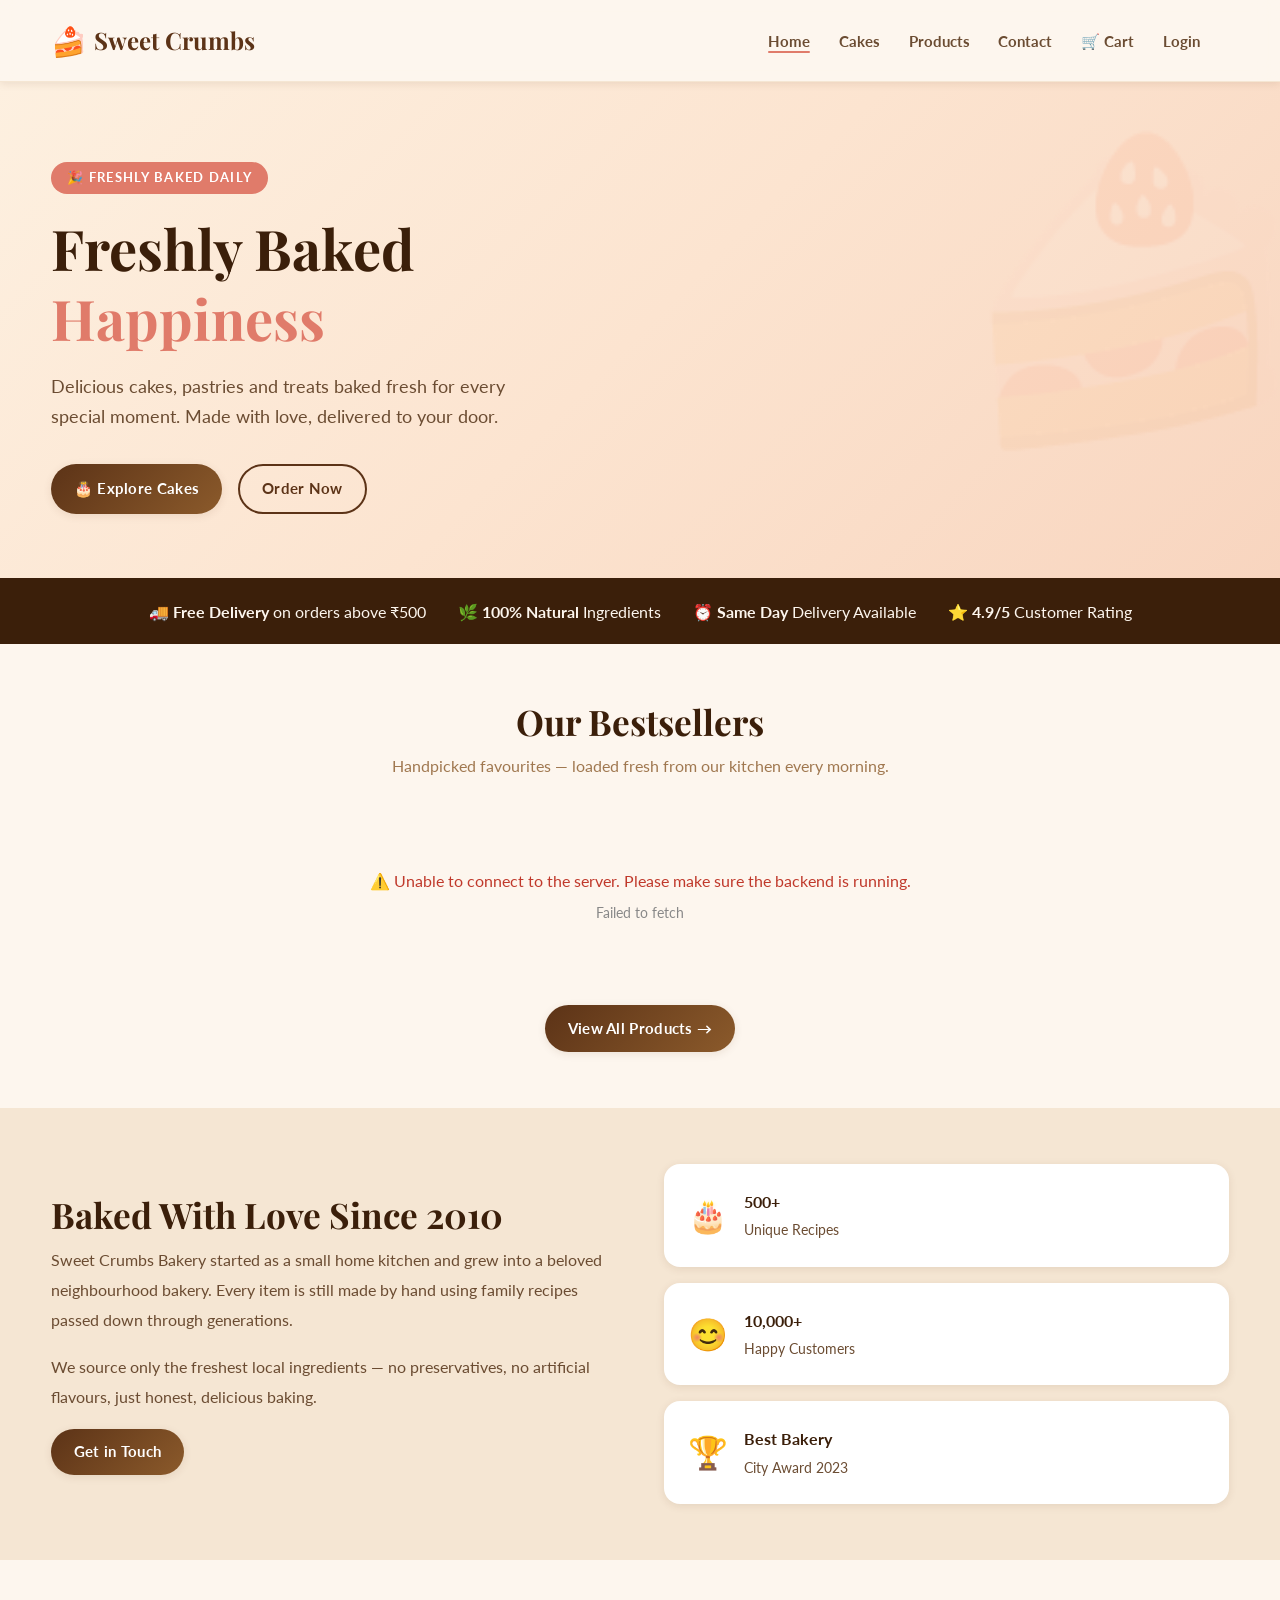
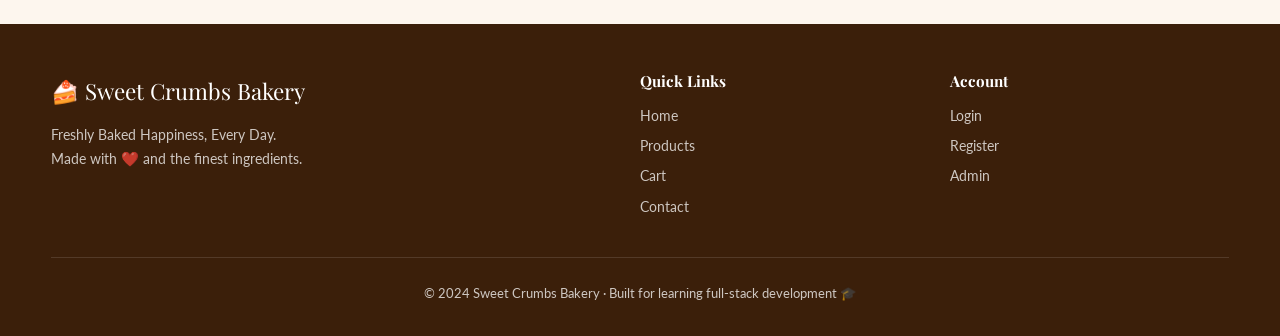
==== index.html @ 9f359b20 "Add files via upload" ====
<!DOCTYPE html>
<html lang="en">
<head>
  <meta charset="UTF-8">
  <meta name="viewport" content="width=device-width, initial-scale=1.0">
  <title>Sweet Crumbs Bakery — Freshly Baked Happiness, Every Day</title>
  <meta name="description" content="Sweet Crumbs Bakery — Delicious cakes, pastries and treats baked fresh for every special moment. Order online for delivery.">
  <link rel="stylesheet" href="css/style.css">
</head>
<body>

  <!-- ══ NAVBAR ══════════════════════════════════════════════ -->
  <nav class="navbar" role="navigation" aria-label="Main navigation">
    <div class="container navbar-inner">
      <a href="index.html" class="nav-logo">
        <span>🍰</span> Sweet Crumbs
      </a>

      <!-- Hamburger for mobile -->
      <button class="nav-toggle" id="nav-toggle" aria-label="Toggle menu" aria-expanded="false">
        <span></span><span></span><span></span>
      </button>

      <ul class="nav-links" id="nav-links" role="list">
        <li><a href="index.html" class="active">Home</a></li>
        <li><a href="products.html?category=Cakes">Cakes</a></li>
        <li><a href="products.html">Products</a></li>
        <li><a href="contact.html">Contact</a></li>
        <li>
          <a href="cart.html" class="cart-link" aria-label="Cart">
            🛒 Cart
            <span class="cart-count" id="cart-count" aria-live="polite">0</span>
          </a>
        </li>
        <li>
          <a href="login.html" id="nav-login-link">Login</a>
          <span class="nav-user" id="nav-user-display" style="display:none;"></span>
        </li>
        <li>
          <button class="btn btn-outline btn-sm" id="nav-logout-btn" style="display:none;">Logout</button>
        </li>
      </ul>
    </div>
  </nav>

  <!-- ══ HERO ════════════════════════════════════════════════ -->
  <section class="hero" aria-label="Hero section">
    <div class="container">
      <div class="hero-content">
        <div class="hero-badge">🎉 Freshly Baked Daily</div>
        <h1>
          Freshly Baked
          <span class="highlight">Happiness</span>
        </h1>
        <p>
          Delicious cakes, pastries and treats baked fresh for every
          special moment. Made with love, delivered to your door.
        </p>
        <div class="hero-buttons">
          <a href="products.html?category=Cakes" class="btn btn-primary" id="hero-explore-btn">
            🎂 Explore Cakes
          </a>
          <a href="products.html" class="btn btn-outline" id="hero-order-btn">
            Order Now
          </a>
        </div>
      </div>
    </div>
  </section>

  <!-- ══ FEATURES STRIP ══════════════════════════════════════ -->
  <section style="background:var(--brown-dark); color:var(--cream); padding:1.2rem 0;">
    <div class="container">
      <div style="display:flex; gap:2rem; flex-wrap:wrap; justify-content:center; text-align:center;">
        <div>🚚 <strong>Free Delivery</strong> on orders above ₹500</div>
        <div>🌿 <strong>100% Natural</strong> Ingredients</div>
        <div>⏰ <strong>Same Day</strong> Delivery Available</div>
        <div>⭐ <strong>4.9/5</strong> Customer Rating</div>
      </div>
    </div>
  </section>

  <!-- ══ FEATURED PRODUCTS ═══════════════════════════════════ -->
  <section id="featured" aria-labelledby="featured-heading">
    <div class="container">
      <div class="text-center" style="margin-bottom:2.5rem;">
        <h2 class="section-title" id="featured-heading">Our Bestsellers</h2>
        <p class="section-subtitle">
          Handpicked favourites — loaded fresh from our kitchen every morning.
        </p>
      </div>

      <!--
        LEARNING NOTE:
        This grid is populated by main.js which calls getProducts() from api.js.
        The products come from the Flask backend (not hardcoded here).
      -->
      <div class="products-grid" id="featured-products" aria-label="Featured products">
        <!-- Products are dynamically loaded here by main.js -->
      </div>

      <div class="text-center mt-4">
        <a href="products.html" class="btn btn-primary" id="view-all-btn">View All Products →</a>
      </div>
    </div>
  </section>

  <!-- ══ ABOUT STRIP ══════════════════════════════════════════ -->
  <section style="background:var(--cream-dark);" aria-label="About section">
    <div class="container">
      <div style="display:grid; grid-template-columns:1fr 1fr; gap:3rem; align-items:center;">
        <div>
          <h2 class="section-title">Baked With Love Since 2010</h2>
          <p style="color:var(--text-mid); line-height:1.9; margin-bottom:1rem;">
            Sweet Crumbs Bakery started as a small home kitchen and grew into
            a beloved neighbourhood bakery. Every item is still made by hand
            using family recipes passed down through generations.
          </p>
          <p style="color:var(--text-mid); line-height:1.9;">
            We source only the freshest local ingredients — no preservatives,
            no artificial flavours, just honest, delicious baking.
          </p>
          <a href="contact.html" class="btn btn-primary mt-2" id="about-contact-btn">Get in Touch</a>
        </div>
        <div style="display:flex; flex-direction:column; gap:1rem;">
          <div style="background:var(--white); border-radius:var(--radius-md); padding:1.5rem; box-shadow:var(--shadow-sm); display:flex; align-items:center; gap:1rem;">
            <span style="font-size:2rem;">🎂</span>
            <div><strong style="color:var(--brown-dark);">500+</strong> <br><span style="color:var(--text-mid); font-size:0.9rem;">Unique Recipes</span></div>
          </div>
          <div style="background:var(--white); border-radius:var(--radius-md); padding:1.5rem; box-shadow:var(--shadow-sm); display:flex; align-items:center; gap:1rem;">
            <span style="font-size:2rem;">😊</span>
            <div><strong style="color:var(--brown-dark);">10,000+</strong> <br><span style="color:var(--text-mid); font-size:0.9rem;">Happy Customers</span></div>
          </div>
          <div style="background:var(--white); border-radius:var(--radius-md); padding:1.5rem; box-shadow:var(--shadow-sm); display:flex; align-items:center; gap:1rem;">
            <span style="font-size:2rem;">🏆</span>
            <div><strong style="color:var(--brown-dark);">Best Bakery</strong> <br><span style="color:var(--text-mid); font-size:0.9rem;">City Award 2023</span></div>
          </div>
        </div>
      </div>
    </div>
  </section>

  <!-- ══ FOOTER ══════════════════════════════════════════════ -->
  <footer class="footer" role="contentinfo">
    <div class="container">
      <div class="footer-grid">
        <div class="footer-brand">
          <div class="logo">🍰 Sweet Crumbs Bakery</div>
          <p>Freshly Baked Happiness, Every Day.<br>Made with ❤️ and the finest ingredients.</p>
        </div>
        <div class="footer-col">
          <h4>Quick Links</h4>
          <a href="index.html">Home</a>
          <a href="products.html">Products</a>
          <a href="cart.html">Cart</a>
          <a href="contact.html">Contact</a>
        </div>
        <div class="footer-col">
          <h4>Account</h4>
          <a href="login.html">Login</a>
          <a href="register.html">Register</a>
          <a href="admin.html">Admin</a>
        </div>
      </div>
      <div class="footer-bottom">
        <p>© 2024 Sweet Crumbs Bakery · Built for learning full-stack development 🎓</p>
      </div>
    </div>
  </footer>

  <!-- Scripts — order matters! api.js must come before main.js -->
  <script src="js/api.js"></script>
  <script src="js/main.js"></script>
  <script src="js/auth.js"></script>

</body>
</html>
---- css/style.css ----
/* ==========================================================
   Sweet Crumbs Bakery — Main Stylesheet
   ==========================================================
   Design system: warm cream + brown + rose palette
   Typography   : Google Fonts — Playfair Display + Lato
   Layout        : CSS Grid & Flexbox, mobile-first responsive
   ========================================================== */

/* ── Google Fonts ─────────────────────────────────────────── */
@import url('https://fonts.googleapis.com/css2?family=Playfair+Display:wght@400;500;600;700&family=Lato:wght@300;400;700&display=swap');

/* ── CSS Custom Properties (design tokens) ───────────────── */
:root {
  --cream:        #fdf6ee;
  --cream-dark:   #f5e6d3;
  --brown:        #5c3317;
  --brown-light:  #8b5a2b;
  --brown-dark:   #3b1f0a;
  --rose:         #e07b6a;
  --rose-light:   #f5a49a;
  --gold:         #c9922a;
  --text-dark:    #2d1b0e;
  --text-mid:     #6b4c32;
  --text-light:   #a07850;
  --white:        #ffffff;
  --shadow-sm:    0 2px 8px rgba(92,51,23,0.10);
  --shadow-md:    0 4px 20px rgba(92,51,23,0.15);
  --shadow-lg:    0 8px 40px rgba(92,51,23,0.18);
  --radius-sm:    8px;
  --radius-md:    16px;
  --radius-lg:    24px;
  --transition:   0.3s ease;
}

/* ── Reset & Base ─────────────────────────────────────────── */
*, *::before, *::after { box-sizing: border-box; margin: 0; padding: 0; }

html { scroll-behavior: smooth; }

body {
  font-family: 'Lato', sans-serif;
  background-color: var(--cream);
  color: var(--text-dark);
  line-height: 1.7;
  min-height: 100vh;
}

img { max-width: 100%; display: block; }
a  { text-decoration: none; color: inherit; }
button { cursor: pointer; font-family: inherit; }
input, textarea, select { font-family: inherit; }
ul { list-style: none; }

h1, h2, h3, h4 {
  font-family: 'Playfair Display', serif;
  line-height: 1.25;
}

/* ── Utility Classes ──────────────────────────────────────── */
.container {
  width: 92%;
  max-width: 1200px;
  margin: 0 auto;
}

.text-center { text-align: center; }
.mt-1 { margin-top: 0.5rem; }
.mt-2 { margin-top: 1rem; }
.mt-4 { margin-top: 2rem; }
.hidden { display: none !important; }

/* ── Buttons ──────────────────────────────────────────────── */
.btn {
  display: inline-flex;
  align-items: center;
  gap: 0.4rem;
  padding: 0.65rem 1.4rem;
  border-radius: 50px;
  border: none;
  font-size: 0.95rem;
  font-weight: 700;
  transition: var(--transition);
  letter-spacing: 0.02em;
}

.btn-primary {
  background: linear-gradient(135deg, var(--brown), var(--brown-light));
  color: var(--white);
  box-shadow: var(--shadow-sm);
}
.btn-primary:hover {
  background: linear-gradient(135deg, var(--brown-dark), var(--brown));
  transform: translateY(-2px);
  box-shadow: var(--shadow-md);
}

.btn-rose {
  background: linear-gradient(135deg, var(--rose), var(--rose-light));
  color: var(--white);
  box-shadow: var(--shadow-sm);
}
.btn-rose:hover {
  filter: brightness(0.9);
  transform: translateY(-2px);
  box-shadow: var(--shadow-md);
}

.btn-outline {
  background: transparent;
  border: 2px solid var(--brown);
  color: var(--brown);
}
.btn-outline:hover {
  background: var(--brown);
  color: var(--white);
  transform: translateY(-2px);
}

.btn-sm {
  padding: 0.4rem 1rem;
  font-size: 0.85rem;
}

.btn-danger {
  background: #e05252;
  color: var(--white);
  border: none;
}
.btn-danger:hover { background: #c0392b; transform: translateY(-1px); }

.btn-success {
  background: #4caf7a;
  color: var(--white);
  border: none;
}
.btn-success:hover { background: #388e5a; transform: translateY(-1px); }

/* ── Navbar ───────────────────────────────────────────────── */
.navbar {
  position: sticky;
  top: 0;
  z-index: 1000;
  background: rgba(253,246,238,0.95);
  backdrop-filter: blur(12px);
  border-bottom: 1px solid var(--cream-dark);
  box-shadow: var(--shadow-sm);
}

.navbar-inner {
  display: flex;
  align-items: center;
  justify-content: space-between;
  padding: 1rem 0;
}

.nav-logo {
  font-family: 'Playfair Display', serif;
  font-size: 1.5rem;
  font-weight: 700;
  color: var(--brown);
  display: flex;
  align-items: center;
  gap: 0.4rem;
}
.nav-logo span { font-size: 1.8rem; }

.nav-links {
  display: flex;
  align-items: center;
  gap: 1.8rem;
}

.nav-links a {
  font-size: 0.95rem;
  font-weight: 700;
  color: var(--text-mid);
  transition: color var(--transition);
  position: relative;
}
.nav-links a::after {
  content: '';
  position: absolute;
  bottom: -3px; left: 0;
  width: 0; height: 2px;
  background: var(--rose);
  transition: width var(--transition);
  border-radius: 2px;
}
.nav-links a:hover { color: var(--brown); }
.nav-links a:hover::after,
.nav-links a.active::after { width: 100%; }

.cart-link {
  position: relative;
}
.cart-count {
  position: absolute;
  top: -8px; right: -10px;
  background: var(--rose);
  color: var(--white);
  font-size: 0.65rem;
  font-weight: 700;
  width: 18px; height: 18px;
  border-radius: 50%;
  display: flex;
  align-items: center;
  justify-content: center;
}

/* User name in navbar */
.nav-user {
  font-size: 0.85rem;
  color: var(--brown);
  font-weight: 700;
  background: var(--cream-dark);
  padding: 0.3rem 0.8rem;
  border-radius: 20px;
}

/* Hamburger */
.nav-toggle {
  display: none;
  flex-direction: column;
  gap: 5px;
  background: none;
  border: none;
  padding: 4px;
}
.nav-toggle span {
  display: block;
  width: 24px; height: 2px;
  background: var(--brown);
  border-radius: 2px;
  transition: var(--transition);
}

/* ── Hero ─────────────────────────────────────────────────── */
.hero {
  background: linear-gradient(135deg, #fdf0e0 0%, #fce4d0 50%, #f8d5bf 100%);
  padding: 5rem 0 4rem;
  overflow: hidden;
  position: relative;
}
.hero::before {
  content: '🍰';
  position: absolute;
  font-size: 18rem;
  opacity: 0.06;
  right: -2rem;
  top: -3rem;
  pointer-events: none;
  user-select: none;
}

.hero-content { max-width: 600px; }

.hero-badge {
  display: inline-block;
  background: var(--rose);
  color: var(--white);
  font-size: 0.8rem;
  font-weight: 700;
  letter-spacing: 0.1em;
  text-transform: uppercase;
  padding: 0.3rem 1rem;
  border-radius: 50px;
  margin-bottom: 1.2rem;
}

.hero h1 {
  font-size: clamp(2.2rem, 5vw, 3.5rem);
  color: var(--brown-dark);
  margin-bottom: 1.2rem;
}
.hero h1 .highlight { color: var(--rose); }

.hero p {
  font-size: 1.1rem;
  color: var(--text-mid);
  margin-bottom: 2rem;
  max-width: 480px;
}

.hero-buttons { display: flex; gap: 1rem; flex-wrap: wrap; }

/* ── Section Headings ─────────────────────────────────────── */
.section-title {
  font-size: clamp(1.6rem, 3vw, 2.2rem);
  color: var(--brown-dark);
  margin-bottom: 0.5rem;
}
.section-subtitle {
  color: var(--text-light);
  margin-bottom: 2.5rem;
  font-size: 1rem;
}

/* ── Product Cards ────────────────────────────────────────── */
.products-grid {
  display: grid;
  grid-template-columns: repeat(auto-fill, minmax(260px, 1fr));
  gap: 1.5rem;
}

.product-card {
  background: var(--white);
  border-radius: var(--radius-md);
  box-shadow: var(--shadow-sm);
  overflow: hidden;
  transition: transform var(--transition), box-shadow var(--transition);
  display: flex;
  flex-direction: column;
}
.product-card:hover {
  transform: translateY(-6px);
  box-shadow: var(--shadow-md);
}

.product-card-image {
  width: 100%;
  height: 200px;
  object-fit: cover;
}
.product-card-image-placeholder {
  width: 100%;
  height: 200px;
  background: linear-gradient(135deg, var(--cream-dark), var(--cream));
  display: flex;
  align-items: center;
  justify-content: center;
  font-size: 4rem;
}

.product-card-body {
  padding: 1.2rem;
  flex: 1;
  display: flex;
  flex-direction: column;
}

.product-category {
  font-size: 0.75rem;
  font-weight: 700;
  text-transform: uppercase;
  letter-spacing: 0.08em;
  color: var(--rose);
  margin-bottom: 0.3rem;
}

.product-card-body h3 {
  font-size: 1.1rem;
  color: var(--brown-dark);
  margin-bottom: 0.4rem;
}

.product-card-body p {
  font-size: 0.88rem;
  color: var(--text-mid);
  flex: 1;
  margin-bottom: 0.8rem;
  line-height: 1.5;
}

.product-footer {
  display: flex;
  align-items: center;
  justify-content: space-between;
  margin-top: auto;
}

.product-price {
  font-size: 1.2rem;
  font-weight: 700;
  color: var(--brown);
}
.product-price span { font-size: 0.8rem; font-weight: 400; }

.availability-badge {
  font-size: 0.72rem;
  font-weight: 700;
  padding: 0.2rem 0.6rem;
  border-radius: 20px;
}
.badge-available   { background: #d4f4e2; color: #1a7a42; }
.badge-unavailable { background: #fde8e8; color: #c0392b; }

/* ── Loading & Empty States ───────────────────────────────── */
.loading-state, .empty-state, .error-state {
  text-align: center;
  padding: 3rem 1rem;
  color: var(--text-light);
}

.spinner {
  width: 44px; height: 44px;
  border: 4px solid var(--cream-dark);
  border-top-color: var(--rose);
  border-radius: 50%;
  animation: spin 0.8s linear infinite;
  margin: 0 auto 1rem;
}
@keyframes spin { to { transform: rotate(360deg); } }

.empty-state .emoji { font-size: 3.5rem; margin-bottom: 1rem; }
.error-state        { color: #c0392b; }

/* ── Filters & Search ─────────────────────────────────────── */
.filters-bar {
  display: flex;
  flex-wrap: wrap;
  gap: 0.7rem;
  margin-bottom: 2rem;
  align-items: center;
}

.filter-btn {
  padding: 0.45rem 1.1rem;
  border-radius: 50px;
  border: 2px solid var(--cream-dark);
  background: var(--white);
  color: var(--text-mid);
  font-size: 0.88rem;
  font-weight: 700;
  transition: var(--transition);
}
.filter-btn:hover,
.filter-btn.active {
  border-color: var(--brown);
  background: var(--brown);
  color: var(--white);
}

.search-box {
  display: flex;
  align-items: center;
  gap: 0.5rem;
  background: var(--white);
  border: 2px solid var(--cream-dark);
  border-radius: 50px;
  padding: 0.4rem 1rem;
  margin-left: auto;
  transition: border-color var(--transition);
}
.search-box:focus-within { border-color: var(--brown); }

.search-box input {
  border: none;
  outline: none;
  background: transparent;
  font-size: 0.9rem;
  color: var(--text-dark);
  width: 180px;
}
.search-box button {
  background: none;
  border: none;
  color: var(--text-mid);
  font-size: 1rem;
}

/* ── Product Detail Page ──────────────────────────────────── */
.product-detail {
  display: grid;
  grid-template-columns: 1fr 1fr;
  gap: 3rem;
  align-items: start;
  padding: 3rem 0;
}

.product-detail-image {
  width: 100%;
  height: 420px;
  object-fit: cover;
  border-radius: var(--radius-md);
  box-shadow: var(--shadow-md);
}

.product-detail-info h1 {
  font-size: 2rem;
  color: var(--brown-dark);
  margin-bottom: 0.5rem;
}
.product-detail-price {
  font-size: 1.8rem;
  font-weight: 700;
  color: var(--rose);
  margin: 0.8rem 0 1rem;
}
.product-detail-desc {
  color: var(--text-mid);
  margin-bottom: 1.5rem;
  line-height: 1.8;
}

.qty-selector {
  display: flex;
  align-items: center;
  gap: 1rem;
  margin-bottom: 1.5rem;
}
.qty-btn {
  width: 36px; height: 36px;
  border-radius: 50%;
  border: 2px solid var(--brown-light);
  background: var(--white);
  color: var(--brown);
  font-size: 1.2rem;
  font-weight: 700;
  display: flex;
  align-items: center;
  justify-content: center;
  transition: var(--transition);
}
.qty-btn:hover { background: var(--brown); color: var(--white); }
.qty-display {
  font-size: 1.2rem;
  font-weight: 700;
  min-width: 30px;
  text-align: center;
}

/* ── Cart Page ────────────────────────────────────────────── */
.cart-layout {
  display: grid;
  grid-template-columns: 1fr 360px;
  gap: 2rem;
  padding: 2.5rem 0;
  align-items: start;
}

.cart-items-list { display: flex; flex-direction: column; gap: 1rem; }

.cart-item {
  background: var(--white);
  border-radius: var(--radius-md);
  padding: 1.2rem;
  display: flex;
  align-items: center;
  gap: 1.2rem;
  box-shadow: var(--shadow-sm);
}

.cart-item-image {
  width: 80px; height: 80px;
  object-fit: cover;
  border-radius: var(--radius-sm);
  flex-shrink: 0;
}

.cart-item-info { flex: 1; }
.cart-item-info h4 { color: var(--brown-dark); margin-bottom: 0.2rem; }
.cart-item-info .price { color: var(--rose); font-weight: 700; }

.cart-item-controls {
  display: flex;
  align-items: center;
  gap: 0.6rem;
}

.cart-summary {
  background: var(--white);
  border-radius: var(--radius-md);
  padding: 1.5rem;
  box-shadow: var(--shadow-sm);
  position: sticky;
  top: 80px;
}
.cart-summary h3 {
  font-size: 1.3rem;
  color: var(--brown-dark);
  margin-bottom: 1rem;
  padding-bottom: 0.8rem;
  border-bottom: 2px solid var(--cream-dark);
}

.summary-row {
  display: flex;
  justify-content: space-between;
  margin-bottom: 0.7rem;
  font-size: 0.95rem;
  color: var(--text-mid);
}
.summary-row.total {
  font-size: 1.2rem;
  font-weight: 700;
  color: var(--brown-dark);
  border-top: 2px solid var(--cream-dark);
  padding-top: 0.7rem;
  margin-top: 0.5rem;
}

/* ── Checkout Form (inside cart page) ─────────────────────── */
.checkout-form {
  background: var(--white);
  border-radius: var(--radius-md);
  padding: 2rem;
  margin-top: 2rem;
  box-shadow: var(--shadow-sm);
}
.checkout-form h3 {
  font-size: 1.3rem;
  color: var(--brown-dark);
  margin-bottom: 1.5rem;
}

/* ── Forms ────────────────────────────────────────────────── */
.form-group {
  margin-bottom: 1.2rem;
}
.form-group label {
  display: block;
  font-size: 0.9rem;
  font-weight: 700;
  color: var(--text-mid);
  margin-bottom: 0.4rem;
}
.form-group input,
.form-group textarea,
.form-group select {
  width: 100%;
  padding: 0.7rem 1rem;
  border: 2px solid var(--cream-dark);
  border-radius: var(--radius-sm);
  font-size: 0.95rem;
  color: var(--text-dark);
  background: var(--cream);
  transition: border-color var(--transition), box-shadow var(--transition);
  outline: none;
}
.form-group input:focus,
.form-group textarea:focus,
.form-group select:focus {
  border-color: var(--brown-light);
  box-shadow: 0 0 0 3px rgba(139,90,43,0.12);
}
.form-group textarea { resize: vertical; min-height: 120px; }

.form-row { display: grid; grid-template-columns: 1fr 1fr; gap: 1rem; }

.form-error {
  color: #c0392b;
  font-size: 0.83rem;
  margin-top: 0.3rem;
}

/* ── Auth Pages ───────────────────────────────────────────── */
.auth-page {
  min-height: 80vh;
  display: flex;
  align-items: center;
  justify-content: center;
  padding: 2rem 1rem;
}

.auth-card {
  background: var(--white);
  border-radius: var(--radius-lg);
  padding: 2.5rem;
  width: 100%;
  max-width: 440px;
  box-shadow: var(--shadow-lg);
}
.auth-card h2 {
  text-align: center;
  color: var(--brown-dark);
  margin-bottom: 0.4rem;
}
.auth-card .subtitle {
  text-align: center;
  color: var(--text-light);
  font-size: 0.9rem;
  margin-bottom: 2rem;
}
.auth-card .logo { text-align: center; font-size: 2.5rem; margin-bottom: 0.5rem; }
.auth-switch {
  text-align: center;
  margin-top: 1.5rem;
  font-size: 0.9rem;
  color: var(--text-mid);
}
.auth-switch a { color: var(--rose); font-weight: 700; }
.auth-switch a:hover { text-decoration: underline; }

/* ── Alert / Flash Messages ───────────────────────────────── */
.alert {
  padding: 0.9rem 1.2rem;
  border-radius: var(--radius-sm);
  font-size: 0.9rem;
  font-weight: 700;
  margin-bottom: 1rem;
  display: flex;
  align-items: center;
  gap: 0.5rem;
}
.alert-success { background: #d4f4e2; color: #1a7a42; }
.alert-error   { background: #fde8e8; color: #c0392b; }
.alert-info    { background: #dbeafe; color: #1e40af; }

/* ── Contact Page ─────────────────────────────────────────── */
.contact-layout {
  display: grid;
  grid-template-columns: 1fr 1.5fr;
  gap: 3rem;
  padding: 3rem 0;
  align-items: start;
}
.contact-info h2 {
  font-size: 1.8rem;
  color: var(--brown-dark);
  margin-bottom: 1rem;
}
.contact-info p { color: var(--text-mid); margin-bottom: 1.5rem; }

.contact-item {
  display: flex;
  align-items: center;
  gap: 0.8rem;
  margin-bottom: 1rem;
  color: var(--text-mid);
}
.contact-item .icon {
  width: 38px; height: 38px;
  background: var(--cream-dark);
  border-radius: 50%;
  display: flex;
  align-items: center;
  justify-content: center;
  font-size: 1.1rem;
  flex-shrink: 0;
}

.contact-card {
  background: var(--white);
  border-radius: var(--radius-md);
  padding: 2rem;
  box-shadow: var(--shadow-sm);
}

/* ── Admin Dashboard ──────────────────────────────────────── */
.admin-layout {
  display: grid;
  grid-template-columns: 220px 1fr;
  min-height: 100vh;
}

.admin-sidebar {
  background: var(--brown-dark);
  color: var(--cream);
  padding: 1.5rem;
  position: sticky;
  top: 0;
  height: 100vh;
  overflow-y: auto;
}
.admin-sidebar .logo {
  font-family: 'Playfair Display', serif;
  font-size: 1.2rem;
  font-weight: 700;
  margin-bottom: 2rem;
  padding-bottom: 1rem;
  border-bottom: 1px solid rgba(255,255,255,0.15);
}

.admin-nav a {
  display: flex;
  align-items: center;
  gap: 0.6rem;
  padding: 0.7rem 0.8rem;
  border-radius: var(--radius-sm);
  color: rgba(255,255,255,0.75);
  font-size: 0.9rem;
  font-weight: 700;
  transition: var(--transition);
  margin-bottom: 0.2rem;
}
.admin-nav a:hover,
.admin-nav a.active {
  background: rgba(255,255,255,0.12);
  color: var(--white);
}

.admin-main { padding: 2rem; background: var(--cream); }

.admin-section { display: none; }
.admin-section.active { display: block; }

.admin-section h2 {
  font-size: 1.5rem;
  color: var(--brown-dark);
  margin-bottom: 1.5rem;
}

/* Stats cards */
.stats-grid {
  display: grid;
  grid-template-columns: repeat(auto-fill, minmax(200px, 1fr));
  gap: 1rem;
  margin-bottom: 2rem;
}
.stat-card {
  background: var(--white);
  border-radius: var(--radius-md);
  padding: 1.3rem;
  box-shadow: var(--shadow-sm);
  display: flex;
  align-items: center;
  gap: 1rem;
}
.stat-icon { font-size: 2rem; }
.stat-info .value {
  font-size: 1.6rem;
  font-weight: 700;
  color: var(--brown-dark);
  line-height: 1;
}
.stat-info .label { font-size: 0.82rem; color: var(--text-light); }

/* Data table */
.data-table-wrap {
  background: var(--white);
  border-radius: var(--radius-md);
  box-shadow: var(--shadow-sm);
  overflow-x: auto;
}

table {
  width: 100%;
  border-collapse: collapse;
}
th, td {
  padding: 0.9rem 1rem;
  text-align: left;
  font-size: 0.88rem;
}
th {
  background: var(--cream);
  color: var(--brown);
  font-weight: 700;
  text-transform: uppercase;
  letter-spacing: 0.05em;
  font-size: 0.78rem;
  border-bottom: 2px solid var(--cream-dark);
}
td { border-bottom: 1px solid var(--cream-dark); color: var(--text-dark); }
tr:last-child td { border-bottom: none; }
tr:hover td { background: var(--cream); }

.status-badge {
  padding: 0.25rem 0.7rem;
  border-radius: 50px;
  font-size: 0.75rem;
  font-weight: 700;
}
.status-pending      { background: #fff3cd; color: #856404; }
.status-confirmed    { background: #cfe2ff; color: #0a58ca; }
.status-preparing    { background: #d1ecf1; color: #0c5460; }
.status-out          { background: #d4edda; color: #155724; }
.status-delivered    { background: #d4edda; color: #155724; }
.status-cancelled    { background: #f8d7da; color: #721c24; }

/* Admin modal (Add/Edit product) */
.modal-overlay {
  position: fixed;
  inset: 0;
  background: rgba(0,0,0,0.5);
  z-index: 2000;
  display: flex;
  align-items: center;
  justify-content: center;
  padding: 1rem;
}
.modal-box {
  background: var(--white);
  border-radius: var(--radius-lg);
  padding: 2rem;
  width: 100%;
  max-width: 520px;
  max-height: 90vh;
  overflow-y: auto;
  box-shadow: var(--shadow-lg);
}
.modal-box h3 {
  font-size: 1.3rem;
  color: var(--brown-dark);
  margin-bottom: 1.5rem;
}
.modal-actions {
  display: flex;
  gap: 1rem;
  justify-content: flex-end;
  margin-top: 1.5rem;
}

/* ── Footer ───────────────────────────────────────────────── */
.footer {
  background: var(--brown-dark);
  color: rgba(255,255,255,0.75);
  padding: 3rem 0 2rem;
  margin-top: 4rem;
}
.footer-grid {
  display: grid;
  grid-template-columns: 2fr 1fr 1fr;
  gap: 2rem;
  margin-bottom: 2rem;
}
.footer-brand .logo {
  font-family: 'Playfair Display', serif;
  font-size: 1.4rem;
  color: var(--white);
  margin-bottom: 0.8rem;
}
.footer-brand p { font-size: 0.9rem; line-height: 1.7; }
.footer-col h4 { color: var(--white); margin-bottom: 0.8rem; font-size: 0.95rem; }
.footer-col a {
  display: block;
  font-size: 0.88rem;
  margin-bottom: 0.4rem;
  transition: color var(--transition);
}
.footer-col a:hover { color: var(--rose-light); }
.footer-bottom {
  text-align: center;
  font-size: 0.82rem;
  border-top: 1px solid rgba(255,255,255,0.12);
  padding-top: 1.5rem;
}

/* ── Page Header Banner ───────────────────────────────────── */
.page-header {
  background: linear-gradient(135deg, var(--cream-dark), var(--cream));
  padding: 3rem 0 2.5rem;
  border-bottom: 2px solid var(--cream-dark);
}
.page-header h1 { font-size: 2rem; color: var(--brown-dark); }
.page-header p { color: var(--text-light); margin-top: 0.3rem; }

/* ── Section Padding ──────────────────────────────────────── */
section { padding: 3.5rem 0; }

/* ── Order Success ────────────────────────────────────────── */
.order-success {
  text-align: center;
  padding: 4rem 2rem;
}
.order-success .icon { font-size: 5rem; margin-bottom: 1rem; }
.order-success h2 { color: var(--brown-dark); margin-bottom: 0.5rem; }
.order-success p { color: var(--text-mid); margin-bottom: 1.5rem; }
.order-id-box {
  display: inline-block;
  background: var(--cream-dark);
  border-radius: var(--radius-sm);
  padding: 0.5rem 1.5rem;
  font-family: monospace;
  font-size: 1.1rem;
  color: var(--brown);
  margin-bottom: 1.5rem;
}

/* ── Responsive ───────────────────────────────────────────── */
@media (max-width: 900px) {
  .product-detail { grid-template-columns: 1fr; gap: 2rem; }
  .cart-layout    { grid-template-columns: 1fr; }
  .contact-layout { grid-template-columns: 1fr; }
  .footer-grid    { grid-template-columns: 1fr 1fr; }
  .admin-layout   { grid-template-columns: 1fr; }
  .admin-sidebar  { position: static; height: auto; }
}

@media (max-width: 640px) {
  .nav-links { display: none; flex-direction: column; gap: 1rem; }
  .nav-links.open {
    display: flex;
    position: absolute;
    top: 70px; left: 0; right: 0;
    background: var(--cream);
    padding: 1rem 1.5rem 1.5rem;
    box-shadow: var(--shadow-md);
    z-index: 999;
    border-bottom: 1px solid var(--cream-dark);
  }
  .nav-toggle { display: flex; }
  .footer-grid { grid-template-columns: 1fr; }
  .form-row    { grid-template-columns: 1fr; }
  .search-box  { margin-left: 0; }
  .filters-bar { gap: 0.5rem; }
  .stats-grid  { grid-template-columns: 1fr 1fr; }
  .hero { padding: 3rem 0 2.5rem; }
  .hero::before { font-size: 10rem; }
}
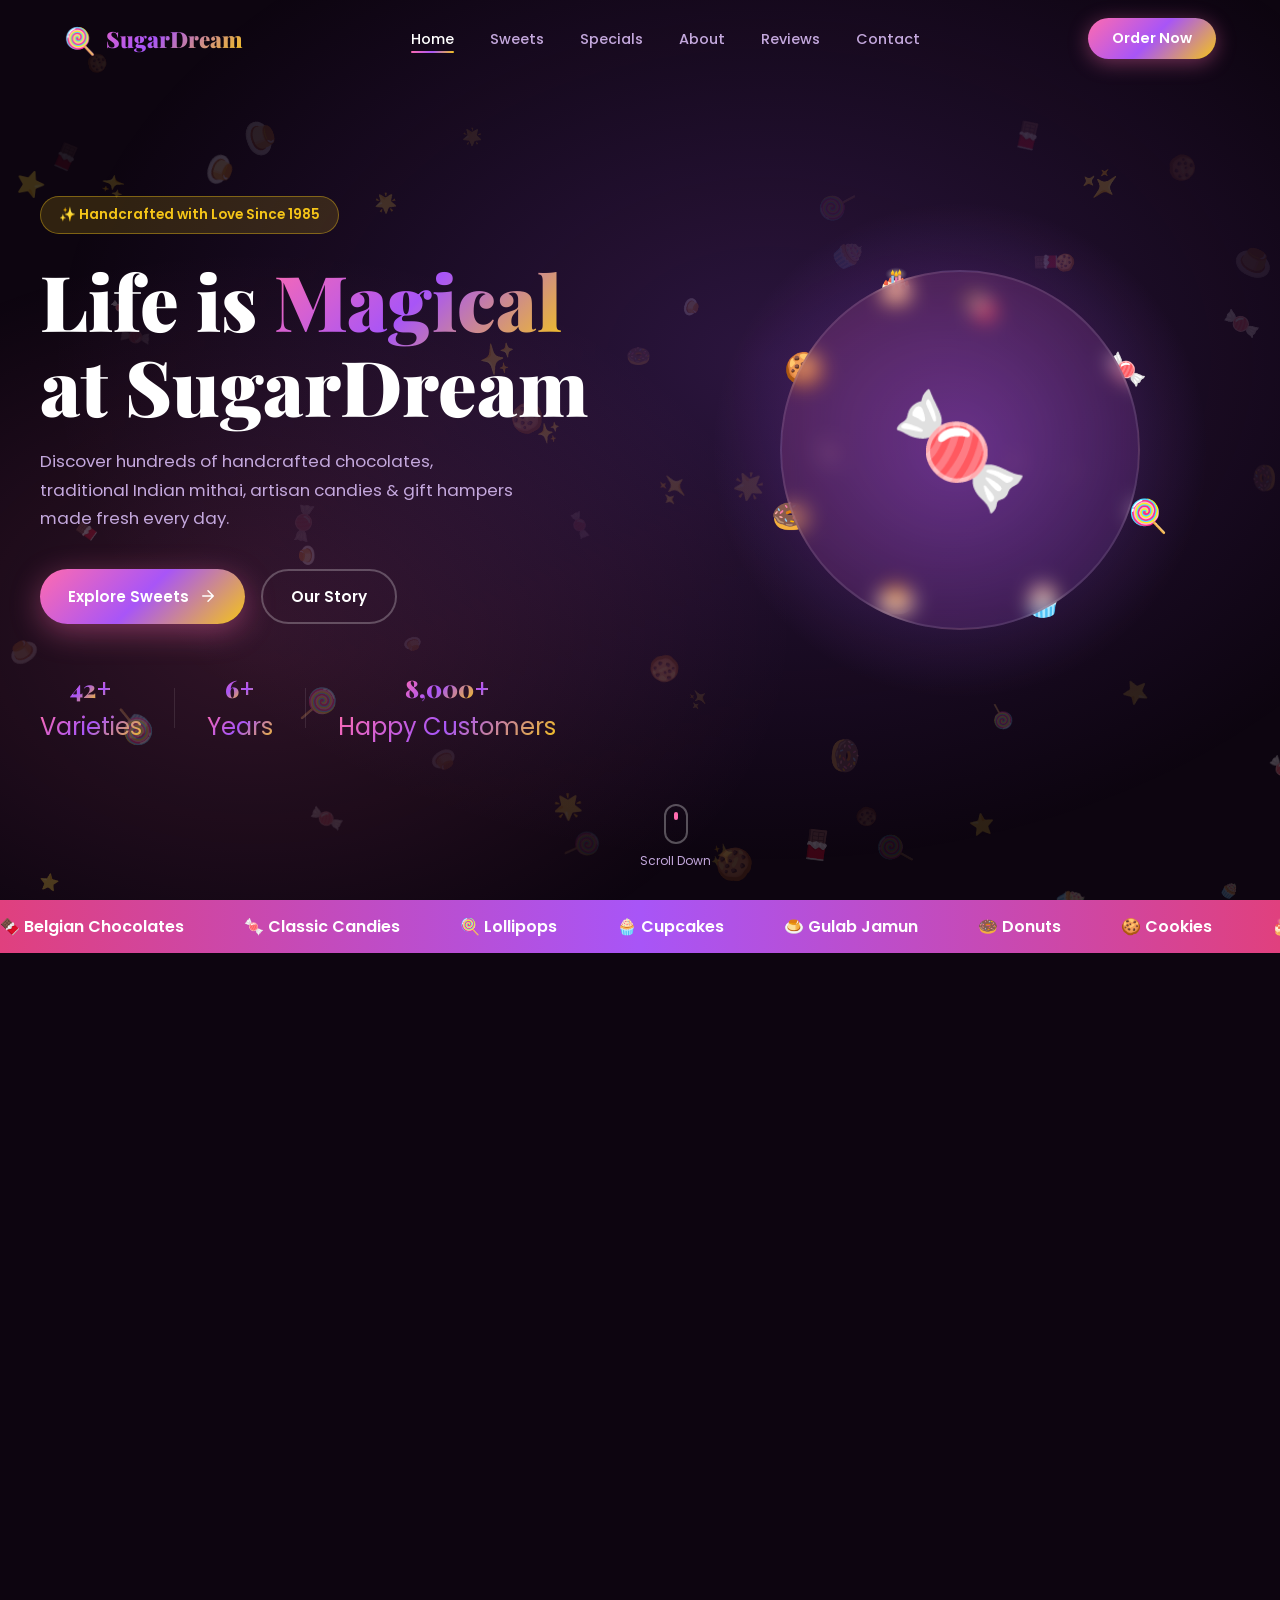
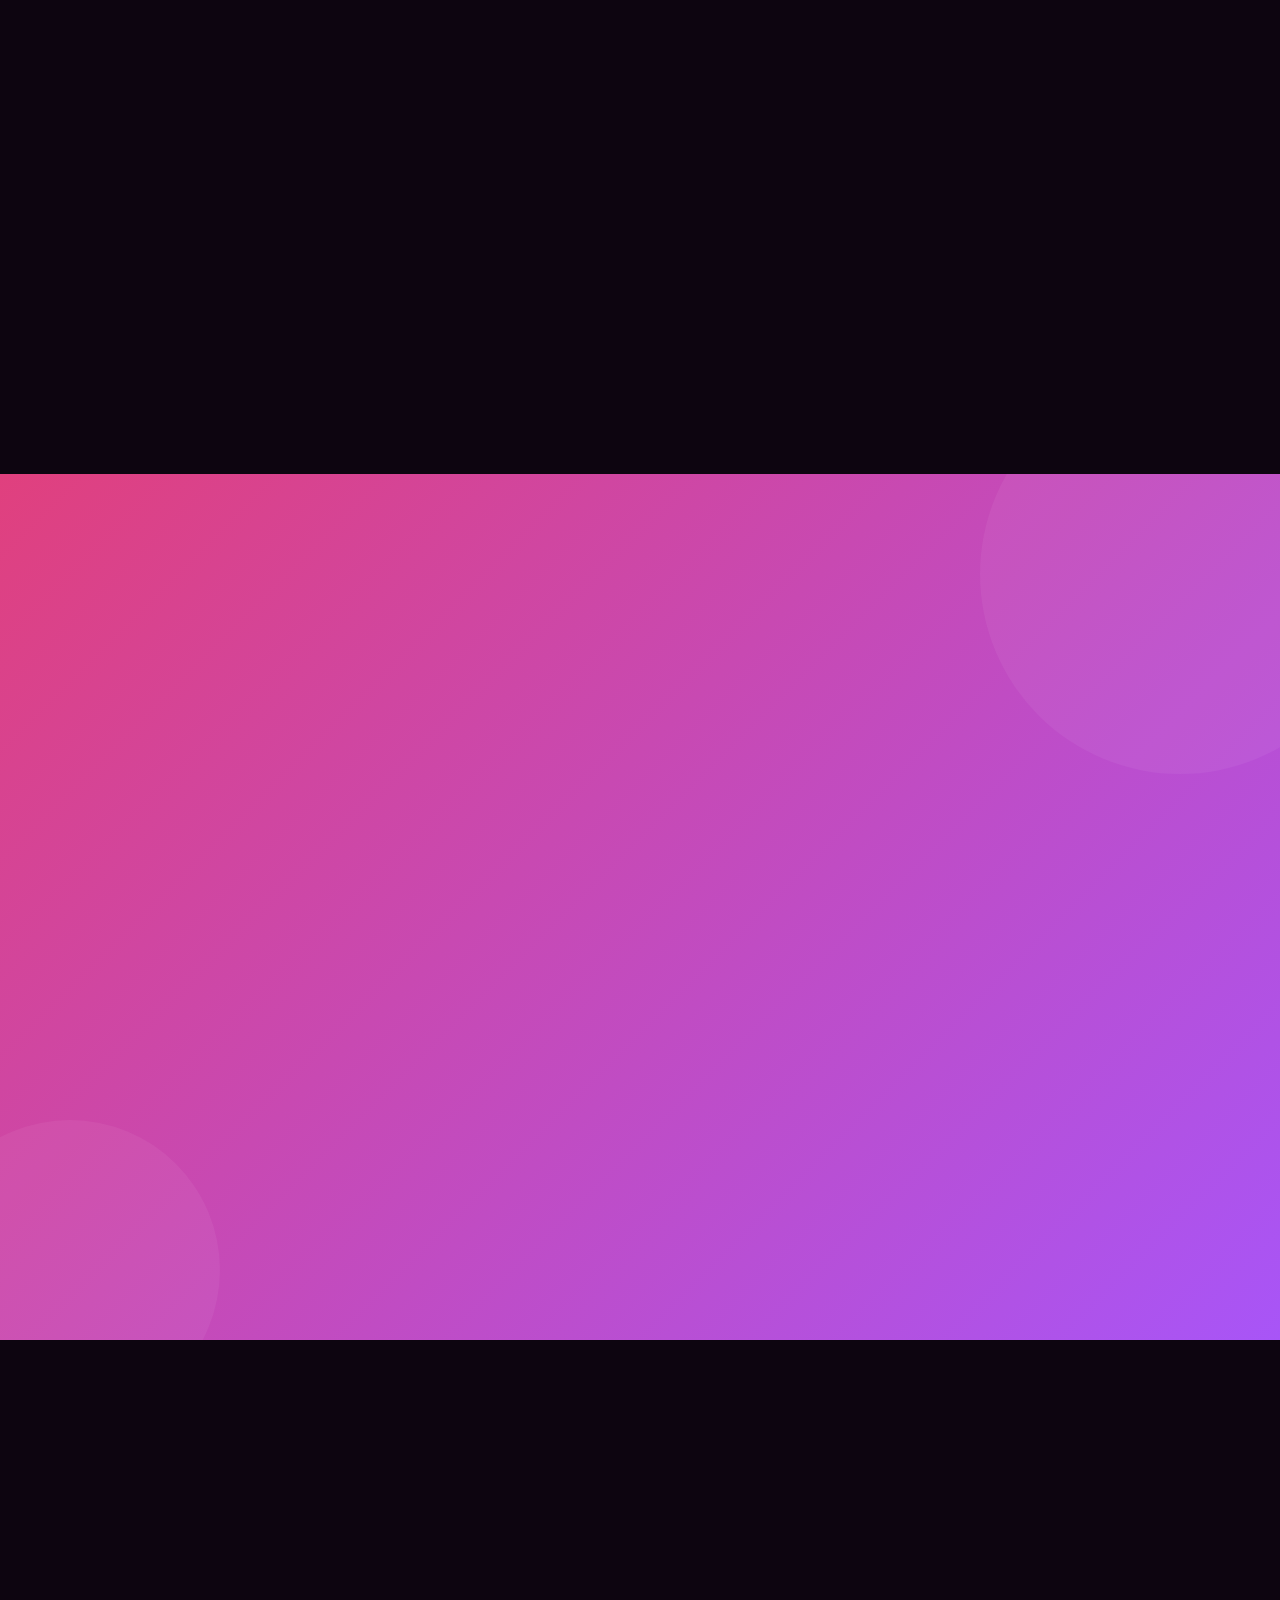
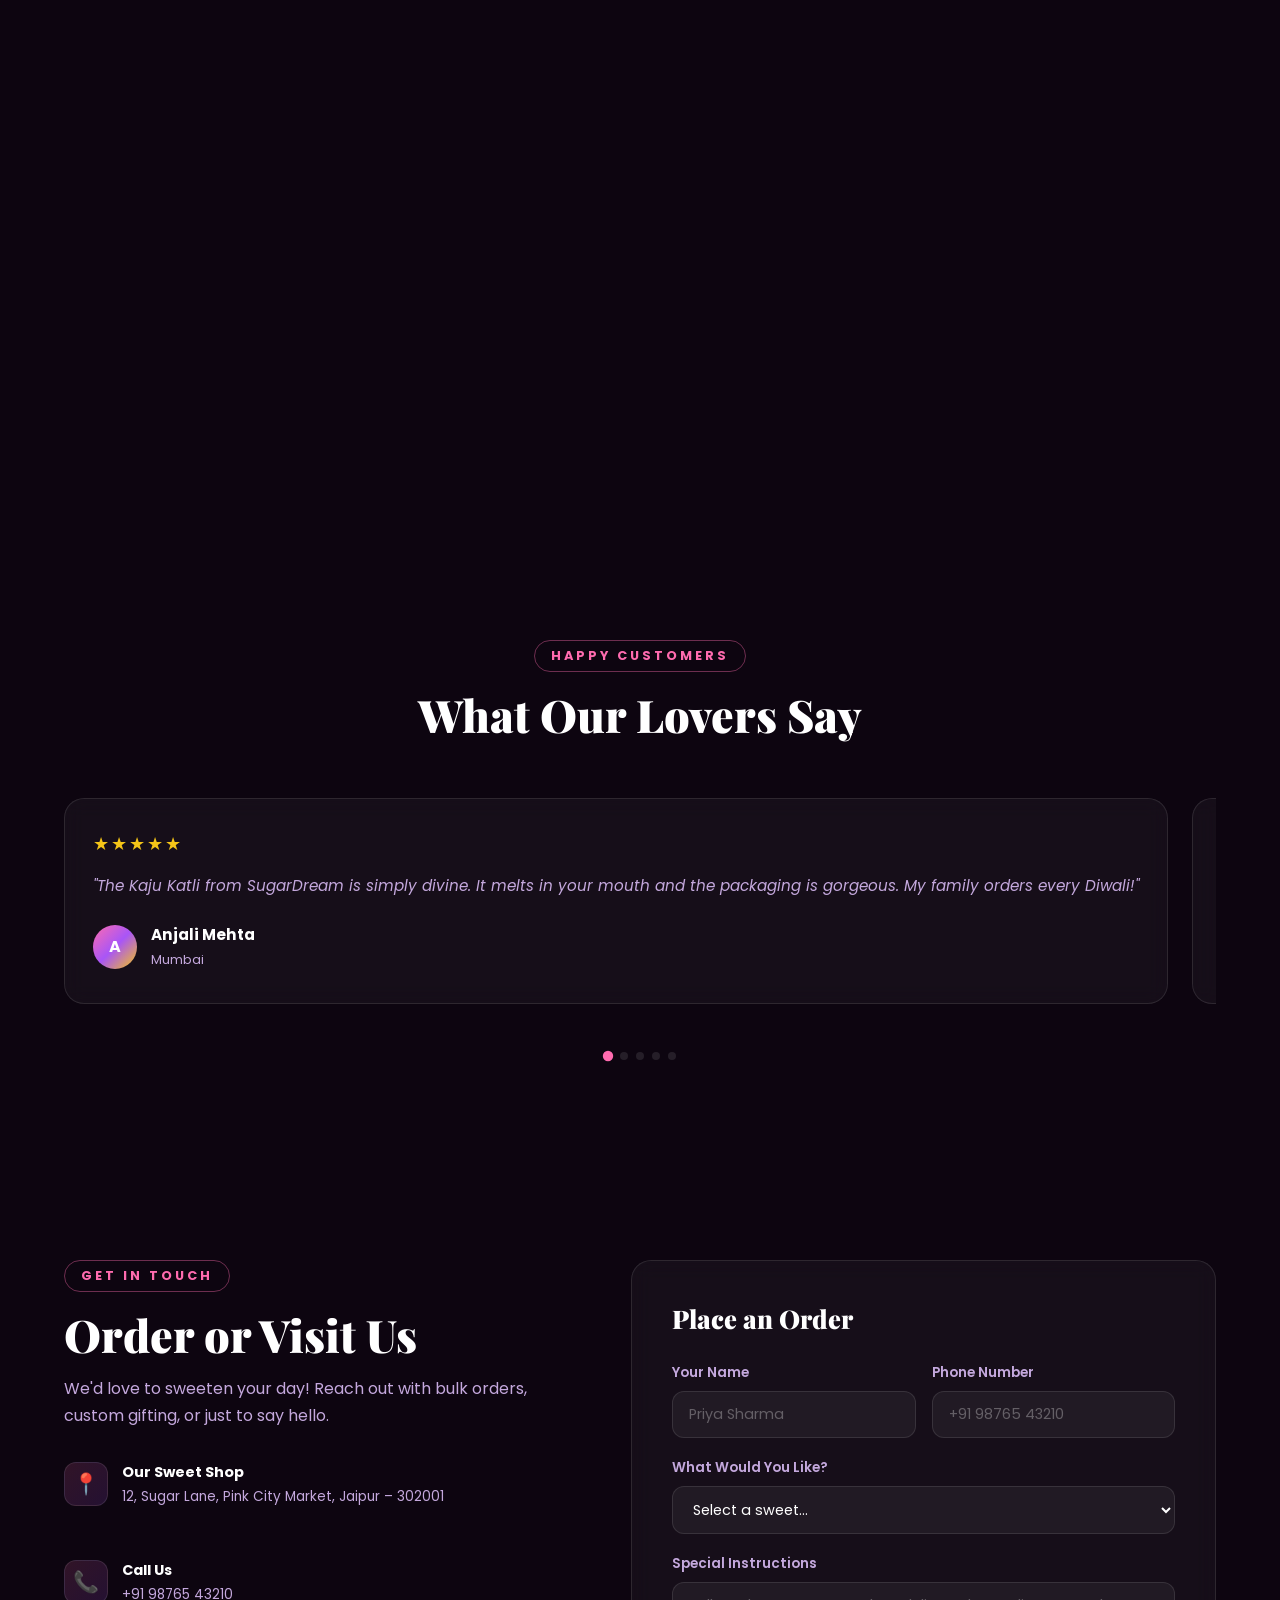
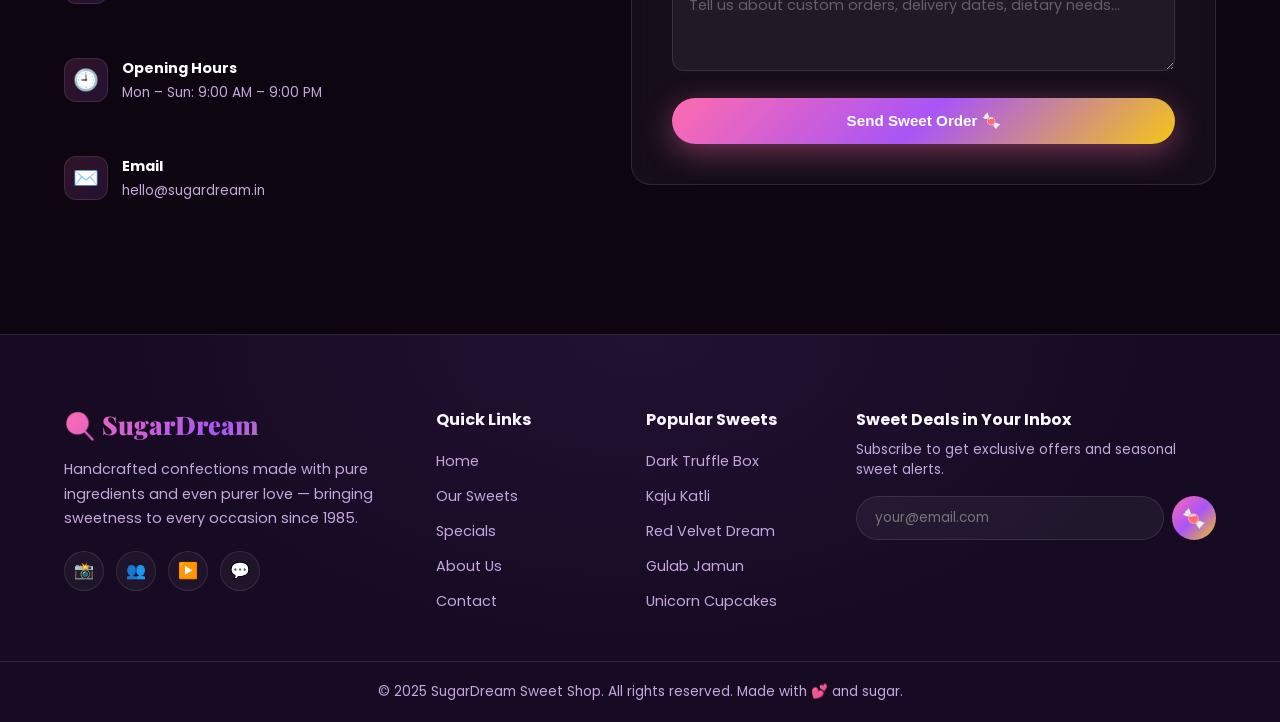
==== commit 2f205394: "Fix Render port binding" ====
--- a/index.html
+++ b/index.html
@@ -1,177 +1,549 @@
 <!DOCTYPE html>
 <html lang="en">
 <head>
-  <meta charset="UTF-8">
-  <meta name="viewport" content="width=device-width, initial-scale=1.0">
-  <title>Sweet Crumbs Bakery — Freshly Baked Happiness, Every Day</title>
-  <meta name="description" content="Sweet Crumbs Bakery — Delicious cakes, pastries and treats baked fresh for every special moment. Order online for delivery.">
-  <link rel="stylesheet" href="css/style.css">
+  <meta charset="UTF-8" />
+  <meta name="viewport" content="width=device-width, initial-scale=1.0" />
+  <meta name="description" content="SugarDream Sweet Shop – Handcrafted sweets, chocolates, and confections made with love. Order online or visit us today!" />
+  <title>SugarDream Sweet Shop – Handcrafted Confections</title>
+  <link rel="preconnect" href="https://fonts.googleapis.com" />
+  <link rel="preconnect" href="https://fonts.gstatic.com" crossorigin />
+  <link href="https://fonts.googleapis.com/css2?family=Playfair+Display:wght@400;700;900&family=Poppins:wght@300;400;500;600;700&display=swap" rel="stylesheet" />
+  <link rel="stylesheet" href="style.css" />
 </head>
 <body>
 
-  <!-- ══ NAVBAR ══════════════════════════════════════════════ -->
-  <nav class="navbar" role="navigation" aria-label="Main navigation">
-    <div class="container navbar-inner">
-      <a href="index.html" class="nav-logo">
-        <span>🍰</span> Sweet Crumbs
+  <!-- ===== CANDY RAIN CANVAS ===== -->
+  <canvas id="candyCanvas"></canvas>
+
+  <!-- ===== LOADER ===== -->
+  <div id="loader">
+    <div class="loader-inner">
+      <div class="loader-candy">🍬</div>
+      <div class="loader-text">SugarDream</div>
+      <div class="loader-bar"><span></span></div>
+    </div>
+  </div>
+
+  <!-- ===== NAVIGATION ===== -->
+  <nav id="navbar">
+    <div class="nav-container">
+      <a href="#home" class="nav-logo" id="nav-logo-link">
+        <span class="logo-icon">🍭</span>
+        <span class="logo-text">SugarDream</span>
       </a>
-
-      <!-- Hamburger for mobile -->
-      <button class="nav-toggle" id="nav-toggle" aria-label="Toggle menu" aria-expanded="false">
+      <ul class="nav-links" id="navLinks">
+        <li><a href="#home" class="nav-link active">Home</a></li>
+        <li><a href="#sweets" class="nav-link">Sweets</a></li>
+        <li><a href="#specials" class="nav-link">Specials</a></li>
+        <li><a href="#about" class="nav-link">About</a></li>
+        <li><a href="#testimonials" class="nav-link">Reviews</a></li>
+        <li><a href="#contact" class="nav-link">Contact</a></li>
+      </ul>
+      <a href="#order" class="nav-cta" id="navOrderBtn">Order Now</a>
+      <button class="hamburger" id="hamburger" aria-label="Toggle menu">
         <span></span><span></span><span></span>
       </button>
-
-      <ul class="nav-links" id="nav-links" role="list">
-        <li><a href="index.html" class="active">Home</a></li>
-        <li><a href="products.html?category=Cakes">Cakes</a></li>
-        <li><a href="products.html">Products</a></li>
-        <li><a href="contact.html">Contact</a></li>
-        <li>
-          <a href="cart.html" class="cart-link" aria-label="Cart">
-            🛒 Cart
-            <span class="cart-count" id="cart-count" aria-live="polite">0</span>
-          </a>
-        </li>
-        <li>
-          <a href="login.html" id="nav-login-link">Login</a>
-          <span class="nav-user" id="nav-user-display" style="display:none;"></span>
-        </li>
-        <li>
-          <button class="btn btn-outline btn-sm" id="nav-logout-btn" style="display:none;">Logout</button>
-        </li>
-      </ul>
     </div>
   </nav>
 
-  <!-- ══ HERO ════════════════════════════════════════════════ -->
-  <section class="hero" aria-label="Hero section">
+  <!-- ===== HERO ===== -->
+  <section id="home" class="hero">
+    <div class="hero-bg-gradient"></div>
+    <div class="hero-content">
+      <div class="hero-badge reveal-up">✨ Handcrafted with Love Since 1985</div>
+      <h1 class="hero-title reveal-up">
+        Life is
+        <span class="highlight-word" id="cycleWord">Sweet</span>
+        <br />at SugarDream
+      </h1>
+      <p class="hero-subtitle reveal-up">
+        Discover hundreds of handcrafted chocolates, traditional Indian mithai,
+        artisan candies & gift hampers made fresh every day.
+      </p>
+      <div class="hero-actions reveal-up">
+        <a href="#sweets" class="btn btn-primary" id="heroExploreBtn">
+          <span>Explore Sweets</span>
+          <svg viewBox="0 0 24 24"><path d="M5 12h14M12 5l7 7-7 7"/></svg>
+        </a>
+        <a href="#about" class="btn btn-ghost" id="heroStoryBtn">Our Story</a>
+      </div>
+      <div class="hero-stats reveal-up">
+        <div class="stat">
+          <span class="stat-num" data-target="250">0</span><span>+</span>
+          <span class="stat-label">Varieties</span>
+        </div>
+        <div class="stat-divider"></div>
+        <div class="stat">
+          <span class="stat-num" data-target="40">0</span><span>+</span>
+          <span class="stat-label">Years</span>
+        </div>
+        <div class="stat-divider"></div>
+        <div class="stat">
+          <span class="stat-num" data-target="50000">0</span><span>+</span>
+          <span class="stat-label">Happy Customers</span>
+        </div>
+      </div>
+    </div>
+    <div class="hero-image-area">
+      <div class="hero-plate reveal-right">
+        <div class="plate-glow"></div>
+        <div class="floating-sweets">
+          <div class="fs fs1">🍫</div>
+          <div class="fs fs2">🍬</div>
+          <div class="fs fs3">🍭</div>
+          <div class="fs fs4">🧁</div>
+          <div class="fs fs5">🍮</div>
+          <div class="fs fs6">🍩</div>
+          <div class="fs fs7">🍪</div>
+          <div class="fs fs8">🎂</div>
+        </div>
+        <div class="plate-disc">
+          <span class="plate-main-emoji">🍬</span>
+        </div>
+      </div>
+    </div>
+    <div class="hero-scroll-hint">
+      <div class="scroll-mouse"><span></span></div>
+      <p>Scroll Down</p>
+    </div>
+  </section>
+
+  <!-- ===== MARQUEE BANNER ===== -->
+  <div class="marquee-banner">
+    <div class="marquee-track">
+      <span>🍫 Belgian Chocolates</span>
+      <span>🍬 Classic Candies</span>
+      <span>🍭 Lollipops</span>
+      <span>🧁 Cupcakes</span>
+      <span>🍮 Gulab Jamun</span>
+      <span>🍩 Donuts</span>
+      <span>🍪 Cookies</span>
+      <span>🎂 Custom Cakes</span>
+      <span>🪄 Magic Barfi</span>
+      <span>🌟 Kaju Katli</span>
+      <span>🍫 Belgian Chocolates</span>
+      <span>🍬 Classic Candies</span>
+      <span>🍭 Lollipops</span>
+      <span>🧁 Cupcakes</span>
+      <span>🍮 Gulab Jamun</span>
+      <span>🍩 Donuts</span>
+      <span>🍪 Cookies</span>
+      <span>🎂 Custom Cakes</span>
+      <span>🪄 Magic Barfi</span>
+      <span>🌟 Kaju Katli</span>
+    </div>
+  </div>
+
+  <!-- ===== SWEETS SECTION ===== -->
+  <section id="sweets" class="sweets-section">
     <div class="container">
-      <div class="hero-content">
-        <div class="hero-badge">🎉 Freshly Baked Daily</div>
-        <h1>
-          Freshly Baked
-          <span class="highlight">Happiness</span>
-        </h1>
-        <p>
-          Delicious cakes, pastries and treats baked fresh for every
-          special moment. Made with love, delivered to your door.
-        </p>
-        <div class="hero-buttons">
-          <a href="products.html?category=Cakes" class="btn btn-primary" id="hero-explore-btn">
-            🎂 Explore Cakes
-          </a>
-          <a href="products.html" class="btn btn-outline" id="hero-order-btn">
-            Order Now
-          </a>
-        </div>
+      <div class="section-header reveal-up">
+        <div class="section-tag">Our Collection</div>
+        <h2 class="section-title">Sweet Delights for Every Occasion</h2>
+        <p class="section-sub">From traditional mithai to contemporary confections – every bite tells a story.</p>
+      </div>
+
+      <div class="filter-tabs reveal-up" id="filterTabs">
+        <button class="filter-btn active" data-filter="all" id="filterAll">All</button>
+        <button class="filter-btn" data-filter="chocolate" id="filterChoc">Chocolate</button>
+        <button class="filter-btn" data-filter="mithai" id="filterMithai">Mithai</button>
+        <button class="filter-btn" data-filter="candy" id="filterCandy">Candy</button>
+        <button class="filter-btn" data-filter="cake" id="filterCake">Cakes</button>
+      </div>
+
+      <div class="sweets-grid" id="sweetsGrid">
+
+        <div class="sweet-card reveal-card" data-category="chocolate" id="card-choc1">
+          <div class="card-badge">Best Seller</div>
+          <div class="card-emoji">🍫</div>
+          <div class="card-info">
+            <h3>Dark Truffle Box</h3>
+            <p>Rich 70% cocoa truffles with ganache filling</p>
+            <div class="card-footer">
+              <span class="card-price">₹ 499</span>
+              <button class="card-add" aria-label="Add to cart">+</button>
+            </div>
+          </div>
+          <div class="card-shine"></div>
+        </div>
+
+        <div class="sweet-card reveal-card" data-category="mithai" id="card-mit1">
+          <div class="card-badge new">New</div>
+          <div class="card-emoji">🟡</div>
+          <div class="card-info">
+            <h3>Kaju Katli</h3>
+            <p>Pure cashew fudge with silver varq garnish</p>
+            <div class="card-footer">
+              <span class="card-price">₹ 650</span>
+              <button class="card-add" aria-label="Add to cart">+</button>
+            </div>
+          </div>
+          <div class="card-shine"></div>
+        </div>
+
+        <div class="sweet-card reveal-card" data-category="candy" id="card-can1">
+          <div class="card-emoji">🍬</div>
+          <div class="card-info">
+            <h3>Rainbow Candy Mix</h3>
+            <p>Assorted fruit flavoured hard candies</p>
+            <div class="card-footer">
+              <span class="card-price">₹ 199</span>
+              <button class="card-add" aria-label="Add to cart">+</button>
+            </div>
+          </div>
+          <div class="card-shine"></div>
+        </div>
+
+        <div class="sweet-card reveal-card" data-category="cake" id="card-cak1">
+          <div class="card-badge hot">Hot</div>
+          <div class="card-emoji">🎂</div>
+          <div class="card-info">
+            <h3>Red Velvet Dream</h3>
+            <p>Cream cheese frosted red velvet with rose petals</p>
+            <div class="card-footer">
+              <span class="card-price">₹ 1,299</span>
+              <button class="card-add" aria-label="Add to cart">+</button>
+            </div>
+          </div>
+          <div class="card-shine"></div>
+        </div>
+
+        <div class="sweet-card reveal-card" data-category="chocolate" id="card-choc2">
+          <div class="card-emoji">🍩</div>
+          <div class="card-info">
+            <h3>Belgian Bonbons</h3>
+            <p>Milk chocolate shells with caramel centres</p>
+            <div class="card-footer">
+              <span class="card-price">₹ 349</span>
+              <button class="card-add" aria-label="Add to cart">+</button>
+            </div>
+          </div>
+          <div class="card-shine"></div>
+        </div>
+
+        <div class="sweet-card reveal-card" data-category="mithai" id="card-mit2">
+          <div class="card-emoji">🍮</div>
+          <div class="card-info">
+            <h3>Gulab Jamun</h3>
+            <p>Soft khoya dumplings soaked in rose syrup</p>
+            <div class="card-footer">
+              <span class="card-price">₹ 299</span>
+              <button class="card-add" aria-label="Add to cart">+</button>
+            </div>
+          </div>
+          <div class="card-shine"></div>
+        </div>
+
+        <div class="sweet-card reveal-card" data-category="candy" id="card-can2">
+          <div class="card-emoji">🍭</div>
+          <div class="card-info">
+            <h3>Swirl Lollipops</h3>
+            <p>Handcrafted rainbow swirl sugar pops</p>
+            <div class="card-footer">
+              <span class="card-price">₹ 99</span>
+              <button class="card-add" aria-label="Add to cart">+</button>
+            </div>
+          </div>
+          <div class="card-shine"></div>
+        </div>
+
+        <div class="sweet-card reveal-card" data-category="cake" id="card-cak2">
+          <div class="card-emoji">🧁</div>
+          <div class="card-info">
+            <h3>Unicorn Cupcakes</h3>
+            <p>Vanilla sponge with rainbow buttercream swirls</p>
+            <div class="card-footer">
+              <span class="card-price">₹ 79</span>
+              <button class="card-add" aria-label="Add to cart">+</button>
+            </div>
+          </div>
+          <div class="card-shine"></div>
+        </div>
+
       </div>
     </div>
   </section>
 
-  <!-- ══ FEATURES STRIP ══════════════════════════════════════ -->
-  <section style="background:var(--brown-dark); color:var(--cream); padding:1.2rem 0;">
+  <!-- ===== SPECIALS SECTION ===== -->
+  <section id="specials" class="specials-section">
+    <div class="specials-bg-shape shape1"></div>
+    <div class="specials-bg-shape shape2"></div>
     <div class="container">
-      <div style="display:flex; gap:2rem; flex-wrap:wrap; justify-content:center; text-align:center;">
-        <div>🚚 <strong>Free Delivery</strong> on orders above ₹500</div>
-        <div>🌿 <strong>100% Natural</strong> Ingredients</div>
-        <div>⏰ <strong>Same Day</strong> Delivery Available</div>
-        <div>⭐ <strong>4.9/5</strong> Customer Rating</div>
+      <div class="section-header reveal-up">
+        <div class="section-tag" style="color:#fff; border-color:rgba(255,255,255,0.5);">Today's Specials</div>
+        <h2 class="section-title" style="color:#fff;">Seasonal & Festival Specials</h2>
+        <p class="section-sub" style="color:rgba(255,255,255,0.75);">Limited time creations made for life's most special moments.</p>
+      </div>
+      <div class="specials-grid">
+
+        <div class="special-card reveal-card" id="special-diwali">
+          <div class="special-tag">Diwali Special</div>
+          <div class="special-emoji">🪔</div>
+          <h3>Festival Box</h3>
+          <p>Premium hamper of 12 assorted mithai & chocolates beautifully packaged for gifting.</p>
+          <div class="special-price">₹ 1,499</div>
+          <a href="#order" class="btn btn-white" id="specialBtn1">Order Gift Box</a>
+        </div>
+
+        <div class="special-card special-featured reveal-card" id="special-choc">
+          <div class="special-tag featured-tag">⭐ Most Loved</div>
+          <div class="special-emoji">🍫</div>
+          <h3>Chocolate Fantasy</h3>
+          <p>A curated box of 24 artisan chocolates from around the world – dark, milk & white.</p>
+          <div class="special-price">₹ 2,199</div>
+          <a href="#order" class="btn btn-primary" id="specialBtn2">Order Now</a>
+        </div>
+
+        <div class="special-card reveal-card" id="special-wedding">
+          <div class="special-tag">Wedding Edition</div>
+          <div class="special-emoji">💍</div>
+          <h3>Bridal Sweet Box</h3>
+          <p>Elegantly crafted sweets in pink & gold packaging perfect for wedding favours.</p>
+          <div class="special-price">₹ 899</div>
+          <a href="#order" class="btn btn-white" id="specialBtn3">Order Gift Box</a>
+        </div>
+
       </div>
     </div>
   </section>
 
-  <!-- ══ FEATURED PRODUCTS ═══════════════════════════════════ -->
-  <section id="featured" aria-labelledby="featured-heading">
+  <!-- ===== ABOUT SECTION ===== -->
+  <section id="about" class="about-section">
+    <div class="container about-container">
+      <div class="about-visual reveal-left">
+        <div class="about-img-frame">
+          <div class="about-blob"></div>
+          <div class="about-emoji-collage">
+            <span class="ae ae1">🍫</span>
+            <span class="ae ae2">🍬</span>
+            <span class="ae ae3">🍭</span>
+            <span class="ae ae4">🧁</span>
+            <span class="ae ae5">🍩</span>
+            <span class="ae ae6">🎂</span>
+            <div class="about-center-icon">🏪</div>
+          </div>
+        </div>
+        <div class="about-float-card fc1">
+          <span>🏆</span>
+          <div><strong>Award Winning</strong><br><small>Best Sweet Shop 2024</small></div>
+        </div>
+        <div class="about-float-card fc2">
+          <span>🌿</span>
+          <div><strong>100% Natural</strong><br><small>No artificial colours</small></div>
+        </div>
+      </div>
+      <div class="about-content reveal-right">
+        <div class="section-tag">Our Story</div>
+        <h2 class="section-title">Sweetening Lives<br/>Since 1985</h2>
+        <p>SugarDream began in a small kitchen in Jaipur, where our founder Priya Sharma spent hours perfecting her grandmother's secret mithai recipes. What started as gifts for neighbours soon became the most beloved sweet shop in town.</p>
+        <p>Today, we blend age-old Indian traditions with contemporary confectionery techniques to create sweets that are not just delicious — they're unforgettable experiences.</p>
+        <div class="about-features">
+          <div class="af-item">
+            <div class="af-icon">🌿</div>
+            <div>
+              <strong>All Natural Ingredients</strong>
+              <p>No preservatives, no artificial flavours — just pure goodness.</p>
+            </div>
+          </div>
+          <div class="af-item">
+            <div class="af-icon">🤲</div>
+            <div>
+              <strong>Handcrafted Daily</strong>
+              <p>Every sweet is made fresh every morning by our skilled artisans.</p>
+            </div>
+          </div>
+          <div class="af-item">
+            <div class="af-icon">🎁</div>
+            <div>
+              <strong>Custom Gifting</strong>
+              <p>Bespoke hampers created for weddings, festivals & corporates.</p>
+            </div>
+          </div>
+        </div>
+      </div>
+    </div>
+  </section>
+
+  <!-- ===== TESTIMONIALS ===== -->
+  <section id="testimonials" class="testimonials-section">
     <div class="container">
-      <div class="text-center" style="margin-bottom:2.5rem;">
-        <h2 class="section-title" id="featured-heading">Our Bestsellers</h2>
-        <p class="section-subtitle">
-          Handpicked favourites — loaded fresh from our kitchen every morning.
-        </p>
-      </div>
-
-      <!--
-        LEARNING NOTE:
-        This grid is populated by main.js which calls getProducts() from api.js.
-        The products come from the Flask backend (not hardcoded here).
-      -->
-      <div class="products-grid" id="featured-products" aria-label="Featured products">
-        <!-- Products are dynamically loaded here by main.js -->
-      </div>
-
-      <div class="text-center mt-4">
-        <a href="products.html" class="btn btn-primary" id="view-all-btn">View All Products →</a>
-      </div>
+      <div class="section-header reveal-up">
+        <div class="section-tag">Happy Customers</div>
+        <h2 class="section-title">What Our Lovers Say</h2>
+      </div>
+      <div class="testimonials-track" id="testimonialsTrack">
+
+        <div class="testimonial-card" id="tcard1">
+          <div class="tc-stars">★★★★★</div>
+          <p>"The Kaju Katli from SugarDream is simply divine. It melts in your mouth and the packaging is gorgeous. My family orders every Diwali!"</p>
+          <div class="tc-author">
+            <div class="tc-avatar">A</div>
+            <div><strong>Anjali Mehta</strong><small>Mumbai</small></div>
+          </div>
+        </div>
+
+        <div class="testimonial-card" id="tcard2">
+          <div class="tc-stars">★★★★★</div>
+          <p>"I ordered the chocolate fantasy box for my anniversary and my wife was blown away. Best chocolates I've ever tasted — worth every rupee!"</p>
+          <div class="tc-author">
+            <div class="tc-avatar">R</div>
+            <div><strong>Rajan Patel</strong><small>Bangalore</small></div>
+          </div>
+        </div>
+
+        <div class="testimonial-card" id="tcard3">
+          <div class="tc-stars">★★★★★</div>
+          <p>"We used SugarDream for our wedding favours — 500 guests and everyone was asking where to buy them. Absolutely stunning and delicious!"</p>
+          <div class="tc-author">
+            <div class="tc-avatar">S</div>
+            <div><strong>Shreya & Vikram</strong><small>Delhi</small></div>
+          </div>
+        </div>
+
+        <div class="testimonial-card" id="tcard4">
+          <div class="tc-stars">★★★★★</div>
+          <p>"The gulab jamun here is the closest I've come to my grandmother's recipe. Took me back to childhood — truly nostalgic and wonderful."</p>
+          <div class="tc-author">
+            <div class="tc-avatar">P</div>
+            <div><strong>Priya Nair</strong><small>Chennai</small></div>
+          </div>
+        </div>
+
+        <div class="testimonial-card" id="tcard5">
+          <div class="tc-stars">★★★★★</div>
+          <p>"Ordered unicorn cupcakes for my daughter's birthday. The look, the taste — she and all her friends were in absolute awe. Thank you SugarDream!"</p>
+          <div class="tc-author">
+            <div class="tc-avatar">M</div>
+            <div><strong>Megha Sharma</strong><small>Jaipur</small></div>
+          </div>
+        </div>
+
+      </div>
+      <div class="testimonial-dots" id="testimonialDots"></div>
     </div>
   </section>
 
-  <!-- ══ ABOUT STRIP ══════════════════════════════════════════ -->
-  <section style="background:var(--cream-dark);" aria-label="About section">
-    <div class="container">
-      <div style="display:grid; grid-template-columns:1fr 1fr; gap:3rem; align-items:center;">
-        <div>
-          <h2 class="section-title">Baked With Love Since 2010</h2>
-          <p style="color:var(--text-mid); line-height:1.9; margin-bottom:1rem;">
-            Sweet Crumbs Bakery started as a small home kitchen and grew into
-            a beloved neighbourhood bakery. Every item is still made by hand
-            using family recipes passed down through generations.
-          </p>
-          <p style="color:var(--text-mid); line-height:1.9;">
-            We source only the freshest local ingredients — no preservatives,
-            no artificial flavours, just honest, delicious baking.
-          </p>
-          <a href="contact.html" class="btn btn-primary mt-2" id="about-contact-btn">Get in Touch</a>
-        </div>
-        <div style="display:flex; flex-direction:column; gap:1rem;">
-          <div style="background:var(--white); border-radius:var(--radius-md); padding:1.5rem; box-shadow:var(--shadow-sm); display:flex; align-items:center; gap:1rem;">
-            <span style="font-size:2rem;">🎂</span>
-            <div><strong style="color:var(--brown-dark);">500+</strong> <br><span style="color:var(--text-mid); font-size:0.9rem;">Unique Recipes</span></div>
-          </div>
-          <div style="background:var(--white); border-radius:var(--radius-md); padding:1.5rem; box-shadow:var(--shadow-sm); display:flex; align-items:center; gap:1rem;">
-            <span style="font-size:2rem;">😊</span>
-            <div><strong style="color:var(--brown-dark);">10,000+</strong> <br><span style="color:var(--text-mid); font-size:0.9rem;">Happy Customers</span></div>
-          </div>
-          <div style="background:var(--white); border-radius:var(--radius-md); padding:1.5rem; box-shadow:var(--shadow-sm); display:flex; align-items:center; gap:1rem;">
-            <span style="font-size:2rem;">🏆</span>
-            <div><strong style="color:var(--brown-dark);">Best Bakery</strong> <br><span style="color:var(--text-mid); font-size:0.9rem;">City Award 2023</span></div>
-          </div>
-        </div>
+  <!-- ===== ORDER / CONTACT ===== -->
+  <section id="contact" class="contact-section">
+    <div class="container contact-container">
+      <div class="contact-info reveal-left">
+        <div class="section-tag">Get in Touch</div>
+        <h2 class="section-title">Order or Visit Us</h2>
+        <p>We'd love to sweeten your day! Reach out with bulk orders, custom gifting, or just to say hello.</p>
+        <div class="contact-details">
+          <div class="cd-item">
+            <span class="cd-icon">📍</span>
+            <div><strong>Our Sweet Shop</strong><p>12, Sugar Lane, Pink City Market, Jaipur – 302001</p></div>
+          </div>
+          <div class="cd-item">
+            <span class="cd-icon">📞</span>
+            <div><strong>Call Us</strong><p>+91 98765 43210</p></div>
+          </div>
+          <div class="cd-item">
+            <span class="cd-icon">🕘</span>
+            <div><strong>Opening Hours</strong><p>Mon – Sun: 9:00 AM – 9:00 PM</p></div>
+          </div>
+          <div class="cd-item">
+            <span class="cd-icon">✉️</span>
+            <div><strong>Email</strong><p>hello@sugardream.in</p></div>
+          </div>
+        </div>
+      </div>
+      <div id="order" class="contact-form-wrap reveal-right">
+        <form class="contact-form" id="orderForm">
+          <h3>Place an Order</h3>
+          <div class="form-row">
+            <div class="form-group">
+              <label for="formName">Your Name</label>
+              <input type="text" id="formName" placeholder="Priya Sharma" required />
+            </div>
+            <div class="form-group">
+              <label for="formPhone">Phone Number</label>
+              <input type="tel" id="formPhone" placeholder="+91 98765 43210" required />
+            </div>
+          </div>
+          <div class="form-group">
+            <label for="formItem">What Would You Like?</label>
+            <select id="formItem">
+              <option value="">Select a sweet…</option>
+              <option>Dark Truffle Box</option>
+              <option>Kaju Katli</option>
+              <option>Rainbow Candy Mix</option>
+              <option>Red Velvet Dream</option>
+              <option>Festival Box</option>
+              <option>Chocolate Fantasy</option>
+              <option>Custom Order</option>
+            </select>
+          </div>
+          <div class="form-group">
+            <label for="formMsg">Special Instructions</label>
+            <textarea id="formMsg" rows="3" placeholder="Tell us about custom orders, delivery dates, dietary needs…"></textarea>
+          </div>
+          <button type="submit" class="btn btn-primary full-width" id="orderSubmitBtn">
+            <span>Send Sweet Order 🍬</span>
+          </button>
+          <div class="form-success" id="formSuccess">
+            🎉 Thank you! We'll reach out within a few hours to confirm your order.
+          </div>
+        </form>
       </div>
     </div>
   </section>
 
-  <!-- ══ FOOTER ══════════════════════════════════════════════ -->
-  <footer class="footer" role="contentinfo">
-    <div class="container">
-      <div class="footer-grid">
-        <div class="footer-brand">
-          <div class="logo">🍰 Sweet Crumbs Bakery</div>
-          <p>Freshly Baked Happiness, Every Day.<br>Made with ❤️ and the finest ingredients.</p>
-        </div>
-        <div class="footer-col">
-          <h4>Quick Links</h4>
-          <a href="index.html">Home</a>
-          <a href="products.html">Products</a>
-          <a href="cart.html">Cart</a>
-          <a href="contact.html">Contact</a>
-        </div>
-        <div class="footer-col">
-          <h4>Account</h4>
-          <a href="login.html">Login</a>
-          <a href="register.html">Register</a>
-          <a href="admin.html">Admin</a>
-        </div>
-      </div>
-      <div class="footer-bottom">
-        <p>© 2024 Sweet Crumbs Bakery · Built for learning full-stack development 🎓</p>
-      </div>
+  <!-- ===== FOOTER ===== -->
+  <footer class="footer">
+    <div class="footer-bg-anim"></div>
+    <div class="container footer-grid">
+      <div class="footer-brand">
+        <div class="footer-logo">🍭 SugarDream</div>
+        <p>Handcrafted confections made with pure ingredients and even purer love — bringing sweetness to every occasion since 1985.</p>
+        <div class="footer-socials">
+          <a href="#" class="social-btn" id="socialInsta" aria-label="Instagram">📸</a>
+          <a href="#" class="social-btn" id="socialFb" aria-label="Facebook">👥</a>
+          <a href="#" class="social-btn" id="socialYt" aria-label="YouTube">▶️</a>
+          <a href="#" class="social-btn" id="socialWa" aria-label="WhatsApp">💬</a>
+        </div>
+      </div>
+      <div class="footer-links">
+        <h4>Quick Links</h4>
+        <ul>
+          <li><a href="#home">Home</a></li>
+          <li><a href="#sweets">Our Sweets</a></li>
+          <li><a href="#specials">Specials</a></li>
+          <li><a href="#about">About Us</a></li>
+          <li><a href="#contact">Contact</a></li>
+        </ul>
+      </div>
+      <div class="footer-links">
+        <h4>Popular Sweets</h4>
+        <ul>
+          <li><a href="#sweets">Dark Truffle Box</a></li>
+          <li><a href="#sweets">Kaju Katli</a></li>
+          <li><a href="#sweets">Red Velvet Dream</a></li>
+          <li><a href="#sweets">Gulab Jamun</a></li>
+          <li><a href="#sweets">Unicorn Cupcakes</a></li>
+        </ul>
+      </div>
+      <div class="footer-newsletter">
+        <h4>Sweet Deals in Your Inbox</h4>
+        <p>Subscribe to get exclusive offers and seasonal sweet alerts.</p>
+        <form class="newsletter-form" id="newsletterForm">
+          <input type="email" id="newsletterEmail" placeholder="your@email.com" />
+          <button type="submit" id="newsletterBtn">🍬</button>
+        </form>
+      </div>
+    </div>
+    <div class="footer-bottom">
+      <p>© 2025 SugarDream Sweet Shop. All rights reserved. Made with 💕 and sugar.</p>
     </div>
   </footer>
 
-  <!-- Scripts — order matters! api.js must come before main.js -->
-  <script src="js/api.js"></script>
-  <script src="js/main.js"></script>
-  <script src="js/auth.js"></script>
-
+  <!-- Cart Toast -->
+  <div class="cart-toast" id="cartToast">
+    <span class="ct-icon">🛒</span>
+    <span class="ct-msg" id="cartToastMsg">Added to cart!</span>
+  </div>
+
+  <script src="script.js"></script>
 </body>
 </html>
--- a/style.css
+++ b/style.css
@@ -0,0 +1,837 @@
+/* ============================================================
+   SUGAR DREAM – SWEET SHOP CSS
+   ============================================================ */
+
+/* ---------- Reset & Base ---------- */
+*, *::before, *::after { margin: 0; padding: 0; box-sizing: border-box; }
+
+:root {
+  --pink:      #ff6baf;
+  --pink-dark: #e0407e;
+  --purple:    #a855f7;
+  --gold:      #f5c518;
+  --gold-dark: #d4a017;
+  --bg:        #0d0510;
+  --bg2:       #160b22;
+  --bg3:       #1e1030;
+  --card-bg:   rgba(255,255,255,0.04);
+  --card-border:rgba(255,255,255,0.1);
+  --text:      #f5e6ff;
+  --text-dim:  #c4a8dd;
+  --white:     #ffffff;
+  --gradient:  linear-gradient(135deg, #ff6baf, #a855f7, #f5c518);
+  --grad-soft: linear-gradient(135deg, rgba(255,107,175,0.15), rgba(168,85,247,0.15));
+  --shadow:    0 20px 60px rgba(168,85,247,0.25);
+  --radius:    20px;
+  --transition:0.4s cubic-bezier(0.25,0.8,0.25,1);
+}
+
+html { scroll-behavior: smooth; }
+
+body {
+  font-family: 'Poppins', sans-serif;
+  background: var(--bg);
+  color: var(--text);
+  overflow-x: hidden;
+}
+
+/* ---------- Scrollbar ---------- */
+::-webkit-scrollbar { width: 8px; }
+::-webkit-scrollbar-track { background: var(--bg2); }
+::-webkit-scrollbar-thumb { background: var(--gradient); border-radius: 4px; }
+
+/* ---------- Canvas ---------- */
+#candyCanvas {
+  position: fixed; top: 0; left: 0;
+  width: 100%; height: 100%;
+  pointer-events: none;
+  z-index: 0;
+  opacity: 0.35;
+}
+
+/* ============================================================
+   LOADER
+   ============================================================ */
+#loader {
+  position: fixed; inset: 0;
+  background: var(--bg);
+  display: flex; align-items: center; justify-content: center;
+  z-index: 9999;
+  transition: opacity 0.8s ease, visibility 0.8s ease;
+}
+#loader.hidden { opacity: 0; visibility: hidden; }
+.loader-inner { text-align: center; }
+.loader-candy {
+  font-size: 4rem;
+  animation: loaderSpin 1s linear infinite;
+  display: inline-block;
+}
+@keyframes loaderSpin {
+  0%   { transform: rotateY(0deg); }
+  100% { transform: rotateY(360deg); }
+}
+.loader-text {
+  font-family: 'Playfair Display', serif;
+  font-size: 2rem; font-weight: 900;
+  background: var(--gradient); -webkit-background-clip: text; -webkit-text-fill-color: transparent;
+  margin: 12px 0;
+}
+.loader-bar {
+  width: 200px; height: 4px;
+  background: rgba(255,255,255,0.1);
+  border-radius: 2px; overflow: hidden;
+  margin: 0 auto;
+}
+.loader-bar span {
+  display: block; height: 100%;
+  background: var(--gradient);
+  animation: loaderFill 1.5s ease forwards;
+}
+@keyframes loaderFill {
+  from { width: 0; }
+  to   { width: 100%; }
+}
+
+/* ============================================================
+   NAVIGATION
+   ============================================================ */
+#navbar {
+  position: fixed; top: 0; left: 0; right: 0;
+  z-index: 1000;
+  padding: 18px 0;
+  transition: all var(--transition);
+}
+#navbar.scrolled {
+  background: rgba(13,5,16,0.85);
+  backdrop-filter: blur(20px);
+  padding: 12px 0;
+  border-bottom: 1px solid var(--card-border);
+}
+.nav-container {
+  max-width: 1200px; margin: 0 auto;
+  padding: 0 24px;
+  display: flex; align-items: center; gap: 32px;
+}
+.nav-logo {
+  display: flex; align-items: center; gap: 10px;
+  text-decoration: none;
+  font-family: 'Playfair Display', serif;
+  font-weight: 900; font-size: 1.4rem;
+  background: var(--gradient); -webkit-background-clip: text; -webkit-text-fill-color: transparent;
+  flex-shrink: 0;
+}
+.logo-icon { font-size: 1.6rem; background: none; -webkit-text-fill-color: initial; }
+.nav-links {
+  display: flex; gap: 8px; list-style: none;
+  margin: 0 auto;
+}
+.nav-link {
+  text-decoration: none;
+  color: var(--text-dim);
+  font-size: 0.9rem; font-weight: 500;
+  padding: 8px 14px; border-radius: 30px;
+  transition: all 0.3s;
+  position: relative;
+}
+.nav-link::after {
+  content: '';
+  position: absolute; bottom: 4px; left: 50%; right: 50%;
+  height: 2px; border-radius: 1px;
+  background: var(--gradient);
+  transition: left 0.3s, right 0.3s;
+}
+.nav-link:hover, .nav-link.active { color: var(--white); }
+.nav-link:hover::after, .nav-link.active::after { left: 14px; right: 14px; }
+.nav-cta {
+  text-decoration: none;
+  background: var(--gradient);
+  color: var(--white);
+  font-size: 0.9rem; font-weight: 600;
+  padding: 10px 24px; border-radius: 30px;
+  white-space: nowrap;
+  transition: all 0.3s;
+  box-shadow: 0 4px 20px rgba(255,107,175,0.4);
+}
+.nav-cta:hover { transform: translateY(-2px); box-shadow: 0 8px 30px rgba(255,107,175,0.6); }
+.hamburger {
+  display: none; flex-direction: column; gap: 5px;
+  background: none; border: none; cursor: pointer; padding: 4px;
+}
+.hamburger span {
+  width: 24px; height: 2px;
+  background: var(--text);
+  border-radius: 1px;
+  transition: all 0.3s;
+}
+
+/* ============================================================
+   HERO
+   ============================================================ */
+.hero {
+  min-height: 100vh;
+  display: flex; align-items: center;
+  position: relative; overflow: hidden;
+  padding: 120px 24px 80px;
+}
+.hero-bg-gradient {
+  position: absolute; inset: 0;
+  background: radial-gradient(ellipse 80% 80% at 60% 40%, rgba(168,85,247,0.2) 0%, transparent 70%),
+              radial-gradient(ellipse 60% 60% at 20% 70%, rgba(255,107,175,0.15) 0%, transparent 70%);
+  z-index: 1;
+}
+.hero-content {
+  position: relative; z-index: 2;
+  max-width: 600px; margin: 0 auto 0 calc(50% - 600px);
+}
+@media (max-width: 900px) {
+  .hero-content { margin: 0 auto; text-align: center; }
+}
+.hero-badge {
+  display: inline-block;
+  background: rgba(245,197,24,0.15);
+  border: 1px solid rgba(245,197,24,0.4);
+  color: var(--gold);
+  font-size: 0.85rem; font-weight: 600;
+  padding: 8px 18px; border-radius: 30px;
+  margin-bottom: 24px;
+  animation: badgePulse 3s ease infinite;
+}
+@keyframes badgePulse {
+  0%,100% { box-shadow: 0 0 0 0 rgba(245,197,24,0.3); }
+  50%      { box-shadow: 0 0 0 8px rgba(245,197,24,0); }
+}
+.hero-title {
+  font-family: 'Playfair Display', serif;
+  font-size: clamp(2.8rem, 6vw, 5rem);
+  font-weight: 900; line-height: 1.1;
+  color: var(--white);
+  margin-bottom: 20px;
+}
+.highlight-word {
+  background: var(--gradient);
+  -webkit-background-clip: text; -webkit-text-fill-color: transparent;
+  background-clip: text;
+  position: relative;
+}
+.hero-subtitle {
+  color: var(--text-dim); font-size: 1.05rem; line-height: 1.7;
+  margin-bottom: 36px; max-width: 480px;
+}
+.hero-actions {
+  display: flex; gap: 16px; flex-wrap: wrap;
+  margin-bottom: 48px;
+}
+.hero-stats {
+  display: flex; gap: 32px; align-items: center; flex-wrap: wrap;
+}
+.stat { text-align: center; }
+.stat-num {
+  font-family: 'Playfair Display', serif;
+  font-size: 2rem; font-weight: 900;
+  background: var(--gradient); -webkit-background-clip: text; -webkit-text-fill-color: transparent;
+}
+.stat span { font-size: 1.5rem; background: var(--gradient); -webkit-background-clip: text; -webkit-text-fill-color: transparent; }
+.stat-label { display: block; font-size: 0.8rem; color: var(--text-dim); margin-top: 2px; }
+.stat-divider { width: 1px; height: 40px; background: var(--card-border); }
+
+/* Hero Image Area */
+.hero-image-area {
+  position: absolute; right: 0; top: 0; bottom: 0;
+  width: 50%; z-index: 2;
+  display: flex; align-items: center; justify-content: center;
+}
+.hero-plate {
+  position: relative; width: 420px; height: 420px;
+}
+.plate-glow {
+  position: absolute; inset: -40px;
+  border-radius: 50%;
+  background: radial-gradient(circle, rgba(168,85,247,0.4), transparent 70%);
+  animation: glowPulse 3s ease infinite;
+}
+@keyframes glowPulse {
+  0%,100% { transform: scale(1); opacity: 0.7; }
+  50%      { transform: scale(1.1); opacity: 1; }
+}
+.plate-disc {
+  position: absolute; inset: 30px;
+  border-radius: 50%;
+  background: linear-gradient(135deg, rgba(255,107,175,0.15), rgba(168,85,247,0.15));
+  border: 2px solid rgba(255,255,255,0.1);
+  backdrop-filter: blur(10px);
+  display: flex; align-items: center; justify-content: center;
+  animation: plateSpin 20s linear infinite;
+}
+@keyframes plateSpin {
+  from { transform: rotate(0deg); }
+  to   { transform: rotate(360deg); }
+}
+.plate-main-emoji { font-size: 7rem; animation: plateSpin 20s linear infinite reverse; }
+.floating-sweets { position: absolute; inset: 0; }
+.fs {
+  position: absolute;
+  font-size: 2rem;
+  animation: floatOrbit linear infinite;
+}
+.fs1 { animation-duration: 8s;  animation-delay: 0s;    top: 10%; left: 50%; }
+.fs2 { animation-duration: 10s; animation-delay: -1s;   top: 25%; left: 85%; }
+.fs3 { animation-duration: 9s;  animation-delay: -2s;   top: 60%; left: 90%; }
+.fs4 { animation-duration: 11s; animation-delay: -3s;   top: 80%; left: 65%; }
+.fs5 { animation-duration: 7s;  animation-delay: -4s;   top: 80%; left: 30%; }
+.fs6 { animation-duration: 12s; animation-delay: -5s;   top: 60%; left: 5%; }
+.fs7 { animation-duration: 8.5s;animation-delay: -6s;   top: 25%; left: 8%; }
+.fs8 { animation-duration: 10.5s;animation-delay: -7s;  top: 5%; left: 30%; }
+@keyframes floatOrbit {
+  0%   { transform: translate(0,0) scale(1); }
+  25%  { transform: translate(-15px,-20px) scale(1.1); }
+  50%  { transform: translate(10px,-30px) scale(0.9); }
+  75%  { transform: translate(20px,-10px) scale(1.1); }
+  100% { transform: translate(0,0) scale(1); }
+}
+.hero-scroll-hint {
+  position: absolute; bottom: 30px; left: 50%;
+  transform: translateX(-50%);
+  z-index: 3; text-align: center;
+  animation: fadeInUp 1s ease 2s both;
+}
+.scroll-mouse {
+  width: 24px; height: 40px;
+  border: 2px solid rgba(255,255,255,0.3);
+  border-radius: 12px;
+  margin: 0 auto 8px;
+  position: relative; overflow: hidden;
+}
+.scroll-mouse span {
+  position: absolute; top: 6px; left: 50%;
+  width: 4px; height: 8px;
+  background: var(--pink);
+  border-radius: 2px;
+  transform: translateX(-50%);
+  animation: scrollDot 1.5s ease infinite;
+}
+@keyframes scrollDot {
+  0%   { top: 6px; opacity: 1; }
+  100% { top: 24px; opacity: 0; }
+}
+.hero-scroll-hint p { font-size: 0.75rem; color: var(--text-dim); }
+
+/* ============================================================
+   BUTTONS
+   ============================================================ */
+.btn {
+  display: inline-flex; align-items: center; gap: 10px;
+  text-decoration: none; font-weight: 600; font-size: 0.95rem;
+  padding: 14px 28px; border-radius: 50px;
+  transition: all var(--transition); border: none; cursor: pointer;
+}
+.btn svg {
+  width: 18px; height: 18px; stroke: currentColor;
+  stroke-width: 2; fill: none; stroke-linecap: round; stroke-linejoin: round;
+  transition: transform 0.3s;
+}
+.btn:hover svg { transform: translateX(4px); }
+.btn-primary {
+  background: var(--gradient); color: var(--white);
+  box-shadow: 0 8px 30px rgba(255,107,175,0.4);
+}
+.btn-primary:hover { transform: translateY(-3px); box-shadow: 0 14px 40px rgba(255,107,175,0.6); }
+.btn-ghost {
+  background: transparent; color: var(--white);
+  border: 2px solid rgba(255,255,255,0.25);
+}
+.btn-ghost:hover { background: rgba(255,255,255,0.07); border-color: rgba(255,255,255,0.5); }
+.btn-white {
+  background: rgba(255,255,255,0.12);
+  color: var(--white);
+  border: 2px solid rgba(255,255,255,0.3);
+  backdrop-filter: blur(10px);
+}
+.btn-white:hover { background: rgba(255,255,255,0.22); transform: translateY(-2px); }
+.full-width { width: 100%; justify-content: center; }
+
+/* ============================================================
+   MARQUEE
+   ============================================================ */
+.marquee-banner {
+  background: linear-gradient(90deg, var(--pink-dark), var(--purple), var(--pink-dark));
+  padding: 14px 0; overflow: hidden;
+  position: relative; z-index: 2;
+}
+.marquee-track {
+  display: flex; gap: 60px; white-space: nowrap;
+  animation: marqueeScroll 25s linear infinite;
+  width: max-content;
+}
+.marquee-track span { font-size: 1rem; font-weight: 600; color: var(--white); }
+@keyframes marqueeScroll {
+  from { transform: translateX(0); }
+  to   { transform: translateX(-50%); }
+}
+
+/* ============================================================
+   CONTAINER & SECTION SHARED
+   ============================================================ */
+.container { max-width: 1200px; margin: 0 auto; padding: 0 24px; }
+
+.section-header { text-align: center; margin-bottom: 56px; }
+.section-tag {
+  display: inline-block;
+  font-size: 0.8rem; font-weight: 700;
+  text-transform: uppercase; letter-spacing: 3px;
+  color: var(--pink);
+  border: 1px solid rgba(255,107,175,0.4);
+  padding: 6px 16px; border-radius: 30px;
+  margin-bottom: 16px;
+}
+.section-title {
+  font-family: 'Playfair Display', serif;
+  font-size: clamp(1.8rem, 4vw, 2.8rem);
+  font-weight: 900; line-height: 1.2;
+  color: var(--white); margin-bottom: 14px;
+}
+.section-sub { color: var(--text-dim); max-width: 520px; margin: 0 auto; line-height: 1.7; }
+
+/* ============================================================
+   SWEETS SECTION
+   ============================================================ */
+.sweets-section { padding: 100px 0; position: relative; z-index: 2; }
+
+.filter-tabs {
+  display: flex; justify-content: center; gap: 12px; flex-wrap: wrap;
+  margin-bottom: 48px;
+}
+.filter-btn {
+  background: var(--card-bg);
+  border: 1px solid var(--card-border);
+  color: var(--text-dim);
+  font-family: 'Poppins', sans-serif;
+  font-size: 0.9rem; font-weight: 500;
+  padding: 10px 24px; border-radius: 30px;
+  cursor: pointer; transition: all 0.3s;
+}
+.filter-btn:hover { color: var(--white); border-color: var(--pink); }
+.filter-btn.active {
+  background: var(--gradient); border-color: transparent;
+  color: var(--white); box-shadow: 0 4px 20px rgba(255,107,175,0.4);
+}
+
+.sweets-grid {
+  display: grid;
+  grid-template-columns: repeat(auto-fill, minmax(260px, 1fr));
+  gap: 28px;
+}
+.sweet-card {
+  background: var(--card-bg);
+  border: 1px solid var(--card-border);
+  border-radius: var(--radius);
+  padding: 32px 24px 24px;
+  position: relative; overflow: hidden;
+  cursor: pointer;
+  transition: all var(--transition);
+  backdrop-filter: blur(10px);
+}
+.sweet-card:hover {
+  transform: translateY(-8px);
+  border-color: rgba(255,107,175,0.4);
+  box-shadow: 0 20px 50px rgba(255,107,175,0.2);
+}
+.card-badge {
+  position: absolute; top: 16px; right: 16px;
+  background: var(--gold);
+  color: #000; font-size: 0.7rem; font-weight: 700;
+  padding: 3px 10px; border-radius: 30px;
+  text-transform: uppercase; letter-spacing: 1px;
+}
+.card-badge.new { background: var(--pink); color: var(--white); }
+.card-badge.hot { background: #ff4444; color: var(--white); }
+.card-emoji { font-size: 3.5rem; margin-bottom: 16px; display: block; transition: transform 0.3s; }
+.sweet-card:hover .card-emoji { transform: scale(1.15) rotate(-5deg); }
+.card-info h3 { font-size: 1.1rem; font-weight: 700; color: var(--white); margin-bottom: 6px; }
+.card-info p { font-size: 0.85rem; color: var(--text-dim); line-height: 1.5; margin-bottom: 20px; }
+.card-footer { display: flex; align-items: center; justify-content: space-between; }
+.card-price {
+  font-size: 1.2rem; font-weight: 700;
+  background: var(--gradient); -webkit-background-clip: text; -webkit-text-fill-color: transparent;
+}
+.card-add {
+  width: 36px; height: 36px;
+  background: var(--gradient);
+  color: var(--white); border: none; border-radius: 50%;
+  font-size: 1.2rem; font-weight: 700;
+  cursor: pointer; transition: all 0.3s;
+  display: flex; align-items: center; justify-content: center;
+}
+.card-add:hover { transform: scale(1.15) rotate(90deg); }
+.card-shine {
+  position: absolute; top: 0; left: -100%;
+  width: 60%; height: 100%;
+  background: linear-gradient(90deg, transparent, rgba(255,255,255,0.06), transparent);
+  transform: skewX(-15deg);
+  transition: left 0.7s ease;
+  pointer-events: none;
+}
+.sweet-card:hover .card-shine { left: 150%; }
+.sweet-card.hidden { display: none; }
+
+/* ============================================================
+   SPECIALS SECTION
+   ============================================================ */
+.specials-section {
+  padding: 100px 0;
+  background: linear-gradient(135deg, var(--pink-dark), var(--purple));
+  position: relative; overflow: hidden; z-index: 2;
+}
+.specials-bg-shape {
+  position: absolute; border-radius: 50%;
+  background: rgba(255,255,255,0.05);
+}
+.shape1 { width: 400px; height: 400px; top: -100px; right: -100px; }
+.shape2 { width: 300px; height: 300px; bottom: -80px; left: -80px; }
+.specials-grid {
+  display: grid;
+  grid-template-columns: 1fr 1.3fr 1fr;
+  gap: 24px; align-items: center;
+}
+@media (max-width: 900px) {
+  .specials-grid { grid-template-columns: 1fr; }
+}
+.special-card {
+  background: rgba(255,255,255,0.08);
+  border: 1px solid rgba(255,255,255,0.2);
+  backdrop-filter: blur(20px);
+  border-radius: var(--radius);
+  padding: 40px 28px; text-align: center;
+  transition: all var(--transition);
+}
+.special-card:hover { transform: translateY(-10px); background: rgba(255,255,255,0.14); }
+.special-featured {
+  background: rgba(255,255,255,0.15);
+  border-color: rgba(255,255,255,0.4);
+  transform: scale(1.05);
+  box-shadow: 0 20px 60px rgba(0,0,0,0.3);
+}
+.special-featured:hover { transform: scale(1.05) translateY(-10px); }
+.special-tag {
+  font-size: 0.75rem; font-weight: 700; text-transform: uppercase;
+  letter-spacing: 2px; color: rgba(255,255,255,0.7);
+  margin-bottom: 16px;
+}
+.featured-tag { color: var(--gold); }
+.special-emoji { font-size: 3.5rem; margin-bottom: 16px; display: block; }
+.special-card h3 { font-size: 1.4rem; font-weight: 700; color: var(--white); margin-bottom: 10px; }
+.special-card p { color: rgba(255,255,255,0.75); font-size: 0.9rem; line-height: 1.6; margin-bottom: 20px; }
+.special-price {
+  font-family: 'Playfair Display', serif;
+  font-size: 1.8rem; font-weight: 900;
+  color: var(--white); margin-bottom: 24px;
+}
+
+/* ============================================================
+   ABOUT SECTION
+   ============================================================ */
+.about-section { padding: 100px 0; position: relative; z-index: 2; }
+.about-container {
+  display: grid; grid-template-columns: 1fr 1fr; gap: 80px; align-items: center;
+}
+@media (max-width: 900px) { .about-container { grid-template-columns: 1fr; } }
+.about-visual { position: relative; }
+.about-img-frame {
+  width: 380px; height: 380px;
+  border-radius: 50%; overflow: hidden; margin: 0 auto;
+  border: 2px solid var(--card-border);
+  position: relative; background: var(--card-bg);
+  backdrop-filter: blur(10px);
+}
+.about-blob {
+  position: absolute; inset: 0;
+  background: radial-gradient(circle at 40% 40%, rgba(255,107,175,0.2), rgba(168,85,247,0.2));
+}
+.about-emoji-collage {
+  position: absolute; inset: 0;
+  display: flex; align-items: center; justify-content: center;
+}
+.ae {
+  position: absolute; font-size: 2rem;
+  animation: floatAe 4s ease-in-out infinite;
+}
+.ae1 { top: 10%; left: 50%; animation-delay: 0s; }
+.ae2 { top: 30%; left: 80%; animation-delay: 0.5s; }
+.ae3 { top: 65%; left: 75%; animation-delay: 1s; }
+.ae4 { top: 80%; left: 50%; animation-delay: 1.5s; }
+.ae5 { top: 65%; left: 20%; animation-delay: 2s; }
+.ae6 { top: 30%; left: 15%; animation-delay: 2.5s; }
+@keyframes floatAe {
+  0%,100% { transform: translateY(0); }
+  50%      { transform: translateY(-12px); }
+}
+.about-center-icon {
+  font-size: 6rem; z-index: 1; animation: floatAe 3s ease-in-out infinite;
+}
+.about-float-card {
+  position: absolute;
+  background: var(--card-bg);
+  border: 1px solid var(--card-border);
+  backdrop-filter: blur(10px);
+  border-radius: 16px;
+  padding: 14px 18px;
+  display: flex; align-items: center; gap: 12px;
+  transition: all var(--transition);
+}
+.about-float-card:hover { transform: scale(1.05); }
+.about-float-card span { font-size: 2rem; }
+.about-float-card strong { font-size: 0.9rem; color: var(--white); }
+.about-float-card small { font-size: 0.75rem; color: var(--text-dim); }
+.fc1 { bottom: 10px; right: -20px; }
+.fc2 { top: 30px; right: -20px; }
+.about-content .section-title { text-align: left; }
+.about-content p { color: var(--text-dim); margin-bottom: 16px; line-height: 1.7; }
+.about-features { margin-top: 28px; display: flex; flex-direction: column; gap: 20px; }
+.af-item { display: flex; align-items: flex-start; gap: 16px; }
+.af-icon {
+  font-size: 1.5rem; flex-shrink: 0;
+  width: 48px; height: 48px; border-radius: 12px;
+  background: var(--grad-soft); border: 1px solid var(--card-border);
+  display: flex; align-items: center; justify-content: center;
+}
+.af-item strong { color: var(--white); font-size: 1rem; }
+.af-item p { color: var(--text-dim); font-size: 0.85rem; margin: 4px 0 0; }
+
+/* ============================================================
+   TESTIMONIALS
+   ============================================================ */
+.testimonials-section { padding: 100px 0; position: relative; z-index: 2; overflow: hidden; }
+.testimonials-track {
+  display: flex; gap: 24px;
+  overflow-x: auto; scroll-snap-type: x mandatory;
+  -webkit-overflow-scrolling: touch;
+  padding-bottom: 20px; scroll-behavior: smooth;
+  scrollbar-width: none;
+}
+.testimonials-track::-webkit-scrollbar { display: none; }
+.testimonial-card {
+  min-width: 320px; flex-shrink: 0;
+  scroll-snap-align: start;
+  background: var(--card-bg);
+  border: 1px solid var(--card-border);
+  border-radius: var(--radius);
+  padding: 32px 28px;
+  backdrop-filter: blur(10px);
+  transition: all var(--transition);
+}
+.testimonial-card:hover { border-color: rgba(255,107,175,0.4); transform: translateY(-5px); }
+.tc-stars { font-size: 1.1rem; margin-bottom: 16px; color: var(--gold); letter-spacing: 2px; }
+.testimonial-card p { color: var(--text-dim); font-size: 0.95rem; line-height: 1.7; margin-bottom: 24px; font-style: italic; }
+.tc-author { display: flex; align-items: center; gap: 14px; }
+.tc-avatar {
+  width: 44px; height: 44px; border-radius: 50%;
+  background: var(--gradient);
+  display: flex; align-items: center; justify-content: center;
+  font-weight: 700; font-size: 1rem; color: var(--white);
+  flex-shrink: 0;
+}
+.tc-author strong { display: block; font-size: 0.95rem; color: var(--white); }
+.tc-author small { font-size: 0.8rem; color: var(--text-dim); }
+.testimonial-dots {
+  display: flex; justify-content: center; gap: 8px; margin-top: 28px;
+}
+.tdot {
+  width: 8px; height: 8px; border-radius: 50%;
+  background: var(--card-border); border: none; cursor: pointer;
+  transition: all 0.3s;
+}
+.tdot.active { background: var(--pink); transform: scale(1.3); }
+
+/* ============================================================
+   CONTACT SECTION
+   ============================================================ */
+.contact-section { padding: 100px 0; position: relative; z-index: 2; }
+.contact-container { display: grid; grid-template-columns: 1fr 1.2fr; gap: 80px; align-items: start; }
+@media (max-width: 900px) { .contact-container { grid-template-columns: 1fr; } }
+.contact-info .section-title { text-align: left; }
+.contact-info p { color: var(--text-dim); margin-bottom: 32px; line-height: 1.7; }
+.contact-details { display: flex; flex-direction: column; gap: 20px; }
+.cd-item { display: flex; align-items: flex-start; gap: 14px; }
+.cd-icon {
+  font-size: 1.3rem; flex-shrink: 0;
+  width: 44px; height: 44px; border-radius: 12px;
+  background: var(--grad-soft); border: 1px solid var(--card-border);
+  display: flex; align-items: center; justify-content: center;
+}
+.cd-item strong { display: block; color: var(--white); font-size: 0.9rem; margin-bottom: 2px; }
+.cd-item p { color: var(--text-dim); font-size: 0.85rem; }
+.contact-form-wrap {
+  background: var(--card-bg);
+  border: 1px solid var(--card-border);
+  backdrop-filter: blur(10px);
+  border-radius: var(--radius); padding: 40px;
+}
+.contact-form h3 {
+  font-family: 'Playfair Display', serif;
+  font-size: 1.6rem; font-weight: 900; color: var(--white);
+  margin-bottom: 28px;
+}
+.form-row { display: grid; grid-template-columns: 1fr 1fr; gap: 16px; }
+@media (max-width: 600px) { .form-row { grid-template-columns: 1fr; } }
+.form-group { margin-bottom: 20px; }
+.form-group label { display: block; font-size: 0.85rem; font-weight: 600; color: var(--text-dim); margin-bottom: 8px; }
+.form-group input,
+.form-group select,
+.form-group textarea {
+  width: 100%;
+  background: rgba(255,255,255,0.05);
+  border: 1px solid var(--card-border);
+  border-radius: 12px;
+  padding: 12px 16px;
+  color: var(--white);
+  font-family: 'Poppins', sans-serif;
+  font-size: 0.9rem;
+  transition: border-color 0.3s;
+  outline: none;
+}
+.form-group input::placeholder,
+.form-group textarea::placeholder { color: rgba(255,255,255,0.3); }
+.form-group input:focus,
+.form-group select:focus,
+.form-group textarea:focus { border-color: var(--pink); box-shadow: 0 0 0 3px rgba(255,107,175,0.1); }
+.form-group select option { background: var(--bg2); }
+.form-success {
+  display: none; margin-top: 16px;
+  background: rgba(168,85,247,0.15);
+  border: 1px solid rgba(168,85,247,0.4);
+  border-radius: 12px; padding: 14px 16px;
+  text-align: center; color: var(--white); font-size: 0.9rem;
+}
+.form-success.show { display: block; animation: fadeInUp 0.5s ease; }
+
+/* ============================================================
+   FOOTER
+   ============================================================ */
+.footer {
+  background: var(--bg2);
+  border-top: 1px solid var(--card-border);
+  position: relative; z-index: 2; overflow: hidden;
+}
+.footer-bg-anim {
+  position: absolute; inset: 0;
+  background: radial-gradient(ellipse at 50% 0%, rgba(168,85,247,0.08) 0%, transparent 60%);
+}
+.footer-grid {
+  display: grid;
+  grid-template-columns: 2fr 1fr 1fr 2fr;
+  gap: 48px; padding: 72px 24px 48px;
+}
+@media (max-width: 900px) { .footer-grid { grid-template-columns: 1fr 1fr; } }
+@media (max-width: 600px) { .footer-grid { grid-template-columns: 1fr; } }
+.footer-logo {
+  font-family: 'Playfair Display', serif;
+  font-size: 1.6rem; font-weight: 900;
+  background: var(--gradient); -webkit-background-clip: text; -webkit-text-fill-color: transparent;
+  margin-bottom: 16px;
+}
+.footer-brand p { color: var(--text-dim); font-size: 0.9rem; line-height: 1.7; margin-bottom: 20px; }
+.footer-socials { display: flex; gap: 12px; }
+.social-btn {
+  width: 40px; height: 40px; border-radius: 50%;
+  background: var(--card-bg); border: 1px solid var(--card-border);
+  display: flex; align-items: center; justify-content: center;
+  font-size: 1rem; text-decoration: none;
+  transition: all 0.3s;
+}
+.social-btn:hover { background: var(--gradient); border-color: transparent; transform: translateY(-3px); }
+.footer-links h4 { font-size: 1rem; font-weight: 700; color: var(--white); margin-bottom: 16px; }
+.footer-links ul { list-style: none; display: flex; flex-direction: column; gap: 10px; }
+.footer-links a { text-decoration: none; color: var(--text-dim); font-size: 0.9rem; transition: color 0.3s; }
+.footer-links a:hover { color: var(--pink); }
+.footer-newsletter h4 { font-size: 1rem; font-weight: 700; color: var(--white); margin-bottom: 8px; }
+.footer-newsletter p { color: var(--text-dim); font-size: 0.85rem; margin-bottom: 16px; }
+.newsletter-form { display: flex; gap: 8px; }
+.newsletter-form input {
+  flex: 1;
+  background: rgba(255,255,255,0.05);
+  border: 1px solid var(--card-border);
+  border-radius: 30px; padding: 10px 18px;
+  color: var(--white);
+  font-family: 'Poppins', sans-serif; font-size: 0.85rem; outline: none;
+  transition: border-color 0.3s;
+}
+.newsletter-form input:focus { border-color: var(--pink); }
+.newsletter-form button {
+  width: 44px; height: 44px;
+  background: var(--gradient); border: none;
+  border-radius: 50%; font-size: 1.2rem;
+  cursor: pointer; transition: all 0.3s; flex-shrink: 0;
+}
+.newsletter-form button:hover { transform: scale(1.1) rotate(15deg); }
+.footer-bottom {
+  text-align: center;
+  padding: 20px 24px;
+  border-top: 1px solid var(--card-border);
+  color: var(--text-dim); font-size: 0.85rem;
+}
+
+/* ============================================================
+   CART TOAST
+   ============================================================ */
+.cart-toast {
+  position: fixed; bottom: 30px; right: 30px;
+  background: var(--bg2);
+  border: 1px solid rgba(255,107,175,0.4);
+  border-radius: 16px;
+  padding: 14px 20px;
+  display: flex; align-items: center; gap: 12px;
+  z-index: 5000;
+  box-shadow: 0 10px 40px rgba(255,107,175,0.3);
+  transform: translateY(100px); opacity: 0;
+  transition: all 0.4s cubic-bezier(0.34,1.56,0.64,1);
+}
+.cart-toast.show { transform: translateY(0); opacity: 1; }
+.ct-icon { font-size: 1.4rem; }
+.ct-msg { font-size: 0.9rem; font-weight: 600; color: var(--white); }
+
+/* ============================================================
+   REVEAL ANIMATIONS
+   ============================================================ */
+.reveal-up {
+  opacity: 0; transform: translateY(50px);
+  transition: opacity 0.8s ease, transform 0.8s ease;
+}
+.reveal-left {
+  opacity: 0; transform: translateX(-60px);
+  transition: opacity 0.8s ease, transform 0.8s ease;
+}
+.reveal-right {
+  opacity: 0; transform: translateX(60px);
+  transition: opacity 0.8s ease, transform 0.8s ease;
+}
+.reveal-card {
+  opacity: 0; transform: translateY(40px) scale(0.95);
+  transition: opacity 0.6s ease, transform 0.6s ease;
+}
+.reveal-up.visible,
+.reveal-left.visible,
+.reveal-right.visible,
+.reveal-card.visible {
+  opacity: 1; transform: none;
+}
+
+@keyframes fadeInUp {
+  from { opacity: 0; transform: translateY(20px); }
+  to   { opacity: 1; transform: translateY(0); }
+}
+
+/* ============================================================
+   RESPONSIVE
+   ============================================================ */
+@media (max-width: 900px) {
+  .hero-image-area { display: none; }
+  .hero-content { max-width: 100%; text-align: center; }
+  .hero-actions { justify-content: center; }
+  .hero-stats { justify-content: center; }
+}
+@media (max-width: 768px) {
+  .nav-links { display: none; flex-direction: column; position: absolute; top: 100%; left: 0; right: 0; background: rgba(13,5,16,0.95); backdrop-filter: blur(20px); padding: 20px 24px; border-bottom: 1px solid var(--card-border); gap: 4px; }
+  .nav-links.open { display: flex; }
+  .nav-container { position: relative; flex-wrap: wrap; }
+  .hamburger { display: flex; }
+  .nav-cta { display: none; }
+}
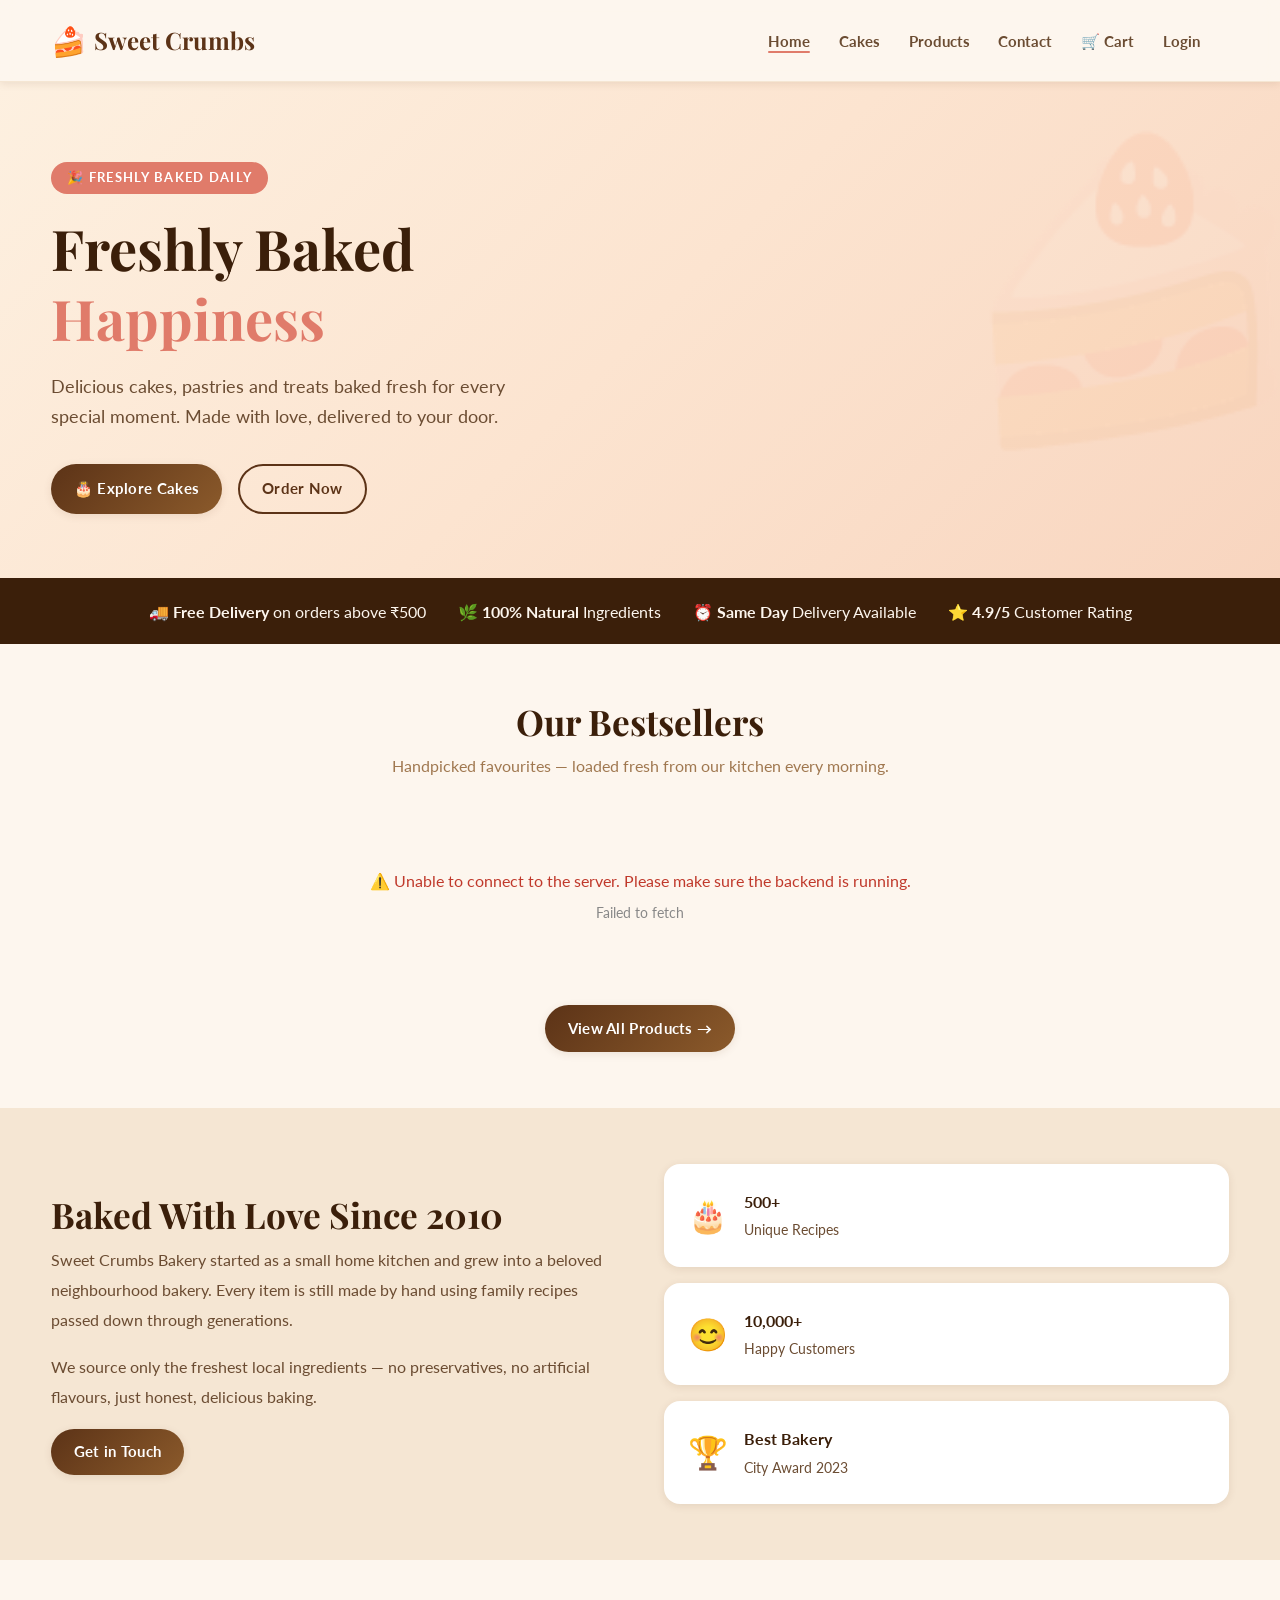
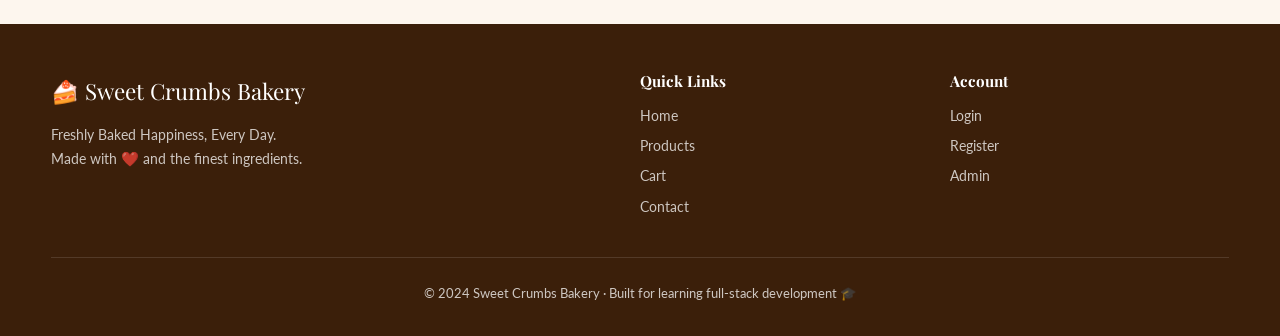
==== commit 6d801e79: "Resolve merge conflict" ====
--- a/index.html
+++ b/index.html
@@ -1,549 +1,177 @@
 <!DOCTYPE html>
 <html lang="en">
 <head>
-  <meta charset="UTF-8" />
-  <meta name="viewport" content="width=device-width, initial-scale=1.0" />
-  <meta name="description" content="SugarDream Sweet Shop – Handcrafted sweets, chocolates, and confections made with love. Order online or visit us today!" />
-  <title>SugarDream Sweet Shop – Handcrafted Confections</title>
-  <link rel="preconnect" href="https://fonts.googleapis.com" />
-  <link rel="preconnect" href="https://fonts.gstatic.com" crossorigin />
-  <link href="https://fonts.googleapis.com/css2?family=Playfair+Display:wght@400;700;900&family=Poppins:wght@300;400;500;600;700&display=swap" rel="stylesheet" />
-  <link rel="stylesheet" href="style.css" />
+  <meta charset="UTF-8">
+  <meta name="viewport" content="width=device-width, initial-scale=1.0">
+  <title>Sweet Crumbs Bakery — Freshly Baked Happiness, Every Day</title>
+  <meta name="description" content="Sweet Crumbs Bakery — Delicious cakes, pastries and treats baked fresh for every special moment. Order online for delivery.">
+  <link rel="stylesheet" href="css/style.css">
 </head>
 <body>
 
-  <!-- ===== CANDY RAIN CANVAS ===== -->
-  <canvas id="candyCanvas"></canvas>
+  <!-- ══ NAVBAR ══════════════════════════════════════════════ -->
+  <nav class="navbar" role="navigation" aria-label="Main navigation">
+    <div class="container navbar-inner">
+      <a href="index.html" class="nav-logo">
+        <span>🍰</span> Sweet Crumbs
+      </a>
 
-  <!-- ===== LOADER ===== -->
-  <div id="loader">
-    <div class="loader-inner">
-      <div class="loader-candy">🍬</div>
-      <div class="loader-text">SugarDream</div>
-      <div class="loader-bar"><span></span></div>
-    </div>
-  </div>
-
-  <!-- ===== NAVIGATION ===== -->
-  <nav id="navbar">
-    <div class="nav-container">
-      <a href="#home" class="nav-logo" id="nav-logo-link">
-        <span class="logo-icon">🍭</span>
-        <span class="logo-text">SugarDream</span>
-      </a>
-      <ul class="nav-links" id="navLinks">
-        <li><a href="#home" class="nav-link active">Home</a></li>
-        <li><a href="#sweets" class="nav-link">Sweets</a></li>
-        <li><a href="#specials" class="nav-link">Specials</a></li>
-        <li><a href="#about" class="nav-link">About</a></li>
-        <li><a href="#testimonials" class="nav-link">Reviews</a></li>
-        <li><a href="#contact" class="nav-link">Contact</a></li>
-      </ul>
-      <a href="#order" class="nav-cta" id="navOrderBtn">Order Now</a>
-      <button class="hamburger" id="hamburger" aria-label="Toggle menu">
+      <!-- Hamburger for mobile -->
+      <button class="nav-toggle" id="nav-toggle" aria-label="Toggle menu" aria-expanded="false">
         <span></span><span></span><span></span>
       </button>
+
+      <ul class="nav-links" id="nav-links" role="list">
+        <li><a href="index.html" class="active">Home</a></li>
+        <li><a href="products.html?category=Cakes">Cakes</a></li>
+        <li><a href="products.html">Products</a></li>
+        <li><a href="contact.html">Contact</a></li>
+        <li>
+          <a href="cart.html" class="cart-link" aria-label="Cart">
+            🛒 Cart
+            <span class="cart-count" id="cart-count" aria-live="polite">0</span>
+          </a>
+        </li>
+        <li>
+          <a href="login.html" id="nav-login-link">Login</a>
+          <span class="nav-user" id="nav-user-display" style="display:none;"></span>
+        </li>
+        <li>
+          <button class="btn btn-outline btn-sm" id="nav-logout-btn" style="display:none;">Logout</button>
+        </li>
+      </ul>
     </div>
   </nav>
 
-  <!-- ===== HERO ===== -->
-  <section id="home" class="hero">
-    <div class="hero-bg-gradient"></div>
-    <div class="hero-content">
-      <div class="hero-badge reveal-up">✨ Handcrafted with Love Since 1985</div>
-      <h1 class="hero-title reveal-up">
-        Life is
-        <span class="highlight-word" id="cycleWord">Sweet</span>
-        <br />at SugarDream
-      </h1>
-      <p class="hero-subtitle reveal-up">
-        Discover hundreds of handcrafted chocolates, traditional Indian mithai,
-        artisan candies & gift hampers made fresh every day.
-      </p>
-      <div class="hero-actions reveal-up">
-        <a href="#sweets" class="btn btn-primary" id="heroExploreBtn">
-          <span>Explore Sweets</span>
-          <svg viewBox="0 0 24 24"><path d="M5 12h14M12 5l7 7-7 7"/></svg>
-        </a>
-        <a href="#about" class="btn btn-ghost" id="heroStoryBtn">Our Story</a>
-      </div>
-      <div class="hero-stats reveal-up">
-        <div class="stat">
-          <span class="stat-num" data-target="250">0</span><span>+</span>
-          <span class="stat-label">Varieties</span>
+  <!-- ══ HERO ════════════════════════════════════════════════ -->
+  <section class="hero" aria-label="Hero section">
+    <div class="container">
+      <div class="hero-content">
+        <div class="hero-badge">🎉 Freshly Baked Daily</div>
+        <h1>
+          Freshly Baked
+          <span class="highlight">Happiness</span>
+        </h1>
+        <p>
+          Delicious cakes, pastries and treats baked fresh for every
+          special moment. Made with love, delivered to your door.
+        </p>
+        <div class="hero-buttons">
+          <a href="products.html?category=Cakes" class="btn btn-primary" id="hero-explore-btn">
+            🎂 Explore Cakes
+          </a>
+          <a href="products.html" class="btn btn-outline" id="hero-order-btn">
+            Order Now
+          </a>
         </div>
-        <div class="stat-divider"></div>
-        <div class="stat">
-          <span class="stat-num" data-target="40">0</span><span>+</span>
-          <span class="stat-label">Years</span>
-        </div>
-        <div class="stat-divider"></div>
-        <div class="stat">
-          <span class="stat-num" data-target="50000">0</span><span>+</span>
-          <span class="stat-label">Happy Customers</span>
-        </div>
-      </div>
-    </div>
-    <div class="hero-image-area">
-      <div class="hero-plate reveal-right">
-        <div class="plate-glow"></div>
-        <div class="floating-sweets">
-          <div class="fs fs1">🍫</div>
-          <div class="fs fs2">🍬</div>
-          <div class="fs fs3">🍭</div>
-          <div class="fs fs4">🧁</div>
-          <div class="fs fs5">🍮</div>
-          <div class="fs fs6">🍩</div>
-          <div class="fs fs7">🍪</div>
-          <div class="fs fs8">🎂</div>
-        </div>
-        <div class="plate-disc">
-          <span class="plate-main-emoji">🍬</span>
-        </div>
-      </div>
-    </div>
-    <div class="hero-scroll-hint">
-      <div class="scroll-mouse"><span></span></div>
-      <p>Scroll Down</p>
-    </div>
-  </section>
-
-  <!-- ===== MARQUEE BANNER ===== -->
-  <div class="marquee-banner">
-    <div class="marquee-track">
-      <span>🍫 Belgian Chocolates</span>
-      <span>🍬 Classic Candies</span>
-      <span>🍭 Lollipops</span>
-      <span>🧁 Cupcakes</span>
-      <span>🍮 Gulab Jamun</span>
-      <span>🍩 Donuts</span>
-      <span>🍪 Cookies</span>
-      <span>🎂 Custom Cakes</span>
-      <span>🪄 Magic Barfi</span>
-      <span>🌟 Kaju Katli</span>
-      <span>🍫 Belgian Chocolates</span>
-      <span>🍬 Classic Candies</span>
-      <span>🍭 Lollipops</span>
-      <span>🧁 Cupcakes</span>
-      <span>🍮 Gulab Jamun</span>
-      <span>🍩 Donuts</span>
-      <span>🍪 Cookies</span>
-      <span>🎂 Custom Cakes</span>
-      <span>🪄 Magic Barfi</span>
-      <span>🌟 Kaju Katli</span>
-    </div>
-  </div>
-
-  <!-- ===== SWEETS SECTION ===== -->
-  <section id="sweets" class="sweets-section">
-    <div class="container">
-      <div class="section-header reveal-up">
-        <div class="section-tag">Our Collection</div>
-        <h2 class="section-title">Sweet Delights for Every Occasion</h2>
-        <p class="section-sub">From traditional mithai to contemporary confections – every bite tells a story.</p>
-      </div>
-
-      <div class="filter-tabs reveal-up" id="filterTabs">
-        <button class="filter-btn active" data-filter="all" id="filterAll">All</button>
-        <button class="filter-btn" data-filter="chocolate" id="filterChoc">Chocolate</button>
-        <button class="filter-btn" data-filter="mithai" id="filterMithai">Mithai</button>
-        <button class="filter-btn" data-filter="candy" id="filterCandy">Candy</button>
-        <button class="filter-btn" data-filter="cake" id="filterCake">Cakes</button>
-      </div>
-
-      <div class="sweets-grid" id="sweetsGrid">
-
-        <div class="sweet-card reveal-card" data-category="chocolate" id="card-choc1">
-          <div class="card-badge">Best Seller</div>
-          <div class="card-emoji">🍫</div>
-          <div class="card-info">
-            <h3>Dark Truffle Box</h3>
-            <p>Rich 70% cocoa truffles with ganache filling</p>
-            <div class="card-footer">
-              <span class="card-price">₹ 499</span>
-              <button class="card-add" aria-label="Add to cart">+</button>
-            </div>
-          </div>
-          <div class="card-shine"></div>
-        </div>
-
-        <div class="sweet-card reveal-card" data-category="mithai" id="card-mit1">
-          <div class="card-badge new">New</div>
-          <div class="card-emoji">🟡</div>
-          <div class="card-info">
-            <h3>Kaju Katli</h3>
-            <p>Pure cashew fudge with silver varq garnish</p>
-            <div class="card-footer">
-              <span class="card-price">₹ 650</span>
-              <button class="card-add" aria-label="Add to cart">+</button>
-            </div>
-          </div>
-          <div class="card-shine"></div>
-        </div>
-
-        <div class="sweet-card reveal-card" data-category="candy" id="card-can1">
-          <div class="card-emoji">🍬</div>
-          <div class="card-info">
-            <h3>Rainbow Candy Mix</h3>
-            <p>Assorted fruit flavoured hard candies</p>
-            <div class="card-footer">
-              <span class="card-price">₹ 199</span>
-              <button class="card-add" aria-label="Add to cart">+</button>
-            </div>
-          </div>
-          <div class="card-shine"></div>
-        </div>
-
-        <div class="sweet-card reveal-card" data-category="cake" id="card-cak1">
-          <div class="card-badge hot">Hot</div>
-          <div class="card-emoji">🎂</div>
-          <div class="card-info">
-            <h3>Red Velvet Dream</h3>
-            <p>Cream cheese frosted red velvet with rose petals</p>
-            <div class="card-footer">
-              <span class="card-price">₹ 1,299</span>
-              <button class="card-add" aria-label="Add to cart">+</button>
-            </div>
-          </div>
-          <div class="card-shine"></div>
-        </div>
-
-        <div class="sweet-card reveal-card" data-category="chocolate" id="card-choc2">
-          <div class="card-emoji">🍩</div>
-          <div class="card-info">
-            <h3>Belgian Bonbons</h3>
-            <p>Milk chocolate shells with caramel centres</p>
-            <div class="card-footer">
-              <span class="card-price">₹ 349</span>
-              <button class="card-add" aria-label="Add to cart">+</button>
-            </div>
-          </div>
-          <div class="card-shine"></div>
-        </div>
-
-        <div class="sweet-card reveal-card" data-category="mithai" id="card-mit2">
-          <div class="card-emoji">🍮</div>
-          <div class="card-info">
-            <h3>Gulab Jamun</h3>
-            <p>Soft khoya dumplings soaked in rose syrup</p>
-            <div class="card-footer">
-              <span class="card-price">₹ 299</span>
-              <button class="card-add" aria-label="Add to cart">+</button>
-            </div>
-          </div>
-          <div class="card-shine"></div>
-        </div>
-
-        <div class="sweet-card reveal-card" data-category="candy" id="card-can2">
-          <div class="card-emoji">🍭</div>
-          <div class="card-info">
-            <h3>Swirl Lollipops</h3>
-            <p>Handcrafted rainbow swirl sugar pops</p>
-            <div class="card-footer">
-              <span class="card-price">₹ 99</span>
-              <button class="card-add" aria-label="Add to cart">+</button>
-            </div>
-          </div>
-          <div class="card-shine"></div>
-        </div>
-
-        <div class="sweet-card reveal-card" data-category="cake" id="card-cak2">
-          <div class="card-emoji">🧁</div>
-          <div class="card-info">
-            <h3>Unicorn Cupcakes</h3>
-            <p>Vanilla sponge with rainbow buttercream swirls</p>
-            <div class="card-footer">
-              <span class="card-price">₹ 79</span>
-              <button class="card-add" aria-label="Add to cart">+</button>
-            </div>
-          </div>
-          <div class="card-shine"></div>
-        </div>
-
       </div>
     </div>
   </section>
 
-  <!-- ===== SPECIALS SECTION ===== -->
-  <section id="specials" class="specials-section">
-    <div class="specials-bg-shape shape1"></div>
-    <div class="specials-bg-shape shape2"></div>
+  <!-- ══ FEATURES STRIP ══════════════════════════════════════ -->
+  <section style="background:var(--brown-dark); color:var(--cream); padding:1.2rem 0;">
     <div class="container">
-      <div class="section-header reveal-up">
-        <div class="section-tag" style="color:#fff; border-color:rgba(255,255,255,0.5);">Today's Specials</div>
-        <h2 class="section-title" style="color:#fff;">Seasonal & Festival Specials</h2>
-        <p class="section-sub" style="color:rgba(255,255,255,0.75);">Limited time creations made for life's most special moments.</p>
-      </div>
-      <div class="specials-grid">
-
-        <div class="special-card reveal-card" id="special-diwali">
-          <div class="special-tag">Diwali Special</div>
-          <div class="special-emoji">🪔</div>
-          <h3>Festival Box</h3>
-          <p>Premium hamper of 12 assorted mithai & chocolates beautifully packaged for gifting.</p>
-          <div class="special-price">₹ 1,499</div>
-          <a href="#order" class="btn btn-white" id="specialBtn1">Order Gift Box</a>
-        </div>
-
-        <div class="special-card special-featured reveal-card" id="special-choc">
-          <div class="special-tag featured-tag">⭐ Most Loved</div>
-          <div class="special-emoji">🍫</div>
-          <h3>Chocolate Fantasy</h3>
-          <p>A curated box of 24 artisan chocolates from around the world – dark, milk & white.</p>
-          <div class="special-price">₹ 2,199</div>
-          <a href="#order" class="btn btn-primary" id="specialBtn2">Order Now</a>
-        </div>
-
-        <div class="special-card reveal-card" id="special-wedding">
-          <div class="special-tag">Wedding Edition</div>
-          <div class="special-emoji">💍</div>
-          <h3>Bridal Sweet Box</h3>
-          <p>Elegantly crafted sweets in pink & gold packaging perfect for wedding favours.</p>
-          <div class="special-price">₹ 899</div>
-          <a href="#order" class="btn btn-white" id="specialBtn3">Order Gift Box</a>
-        </div>
-
+      <div style="display:flex; gap:2rem; flex-wrap:wrap; justify-content:center; text-align:center;">
+        <div>🚚 <strong>Free Delivery</strong> on orders above ₹500</div>
+        <div>🌿 <strong>100% Natural</strong> Ingredients</div>
+        <div>⏰ <strong>Same Day</strong> Delivery Available</div>
+        <div>⭐ <strong>4.9/5</strong> Customer Rating</div>
       </div>
     </div>
   </section>
 
-  <!-- ===== ABOUT SECTION ===== -->
-  <section id="about" class="about-section">
-    <div class="container about-container">
-      <div class="about-visual reveal-left">
-        <div class="about-img-frame">
-          <div class="about-blob"></div>
-          <div class="about-emoji-collage">
-            <span class="ae ae1">🍫</span>
-            <span class="ae ae2">🍬</span>
-            <span class="ae ae3">🍭</span>
-            <span class="ae ae4">🧁</span>
-            <span class="ae ae5">🍩</span>
-            <span class="ae ae6">🎂</span>
-            <div class="about-center-icon">🏪</div>
+  <!-- ══ FEATURED PRODUCTS ═══════════════════════════════════ -->
+  <section id="featured" aria-labelledby="featured-heading">
+    <div class="container">
+      <div class="text-center" style="margin-bottom:2.5rem;">
+        <h2 class="section-title" id="featured-heading">Our Bestsellers</h2>
+        <p class="section-subtitle">
+          Handpicked favourites — loaded fresh from our kitchen every morning.
+        </p>
+      </div>
+
+      <!--
+        LEARNING NOTE:
+        This grid is populated by main.js which calls getProducts() from api.js.
+        The products come from the Flask backend (not hardcoded here).
+      -->
+      <div class="products-grid" id="featured-products" aria-label="Featured products">
+        <!-- Products are dynamically loaded here by main.js -->
+      </div>
+
+      <div class="text-center mt-4">
+        <a href="products.html" class="btn btn-primary" id="view-all-btn">View All Products →</a>
+      </div>
+    </div>
+  </section>
+
+  <!-- ══ ABOUT STRIP ══════════════════════════════════════════ -->
+  <section style="background:var(--cream-dark);" aria-label="About section">
+    <div class="container">
+      <div style="display:grid; grid-template-columns:1fr 1fr; gap:3rem; align-items:center;">
+        <div>
+          <h2 class="section-title">Baked With Love Since 2010</h2>
+          <p style="color:var(--text-mid); line-height:1.9; margin-bottom:1rem;">
+            Sweet Crumbs Bakery started as a small home kitchen and grew into
+            a beloved neighbourhood bakery. Every item is still made by hand
+            using family recipes passed down through generations.
+          </p>
+          <p style="color:var(--text-mid); line-height:1.9;">
+            We source only the freshest local ingredients — no preservatives,
+            no artificial flavours, just honest, delicious baking.
+          </p>
+          <a href="contact.html" class="btn btn-primary mt-2" id="about-contact-btn">Get in Touch</a>
+        </div>
+        <div style="display:flex; flex-direction:column; gap:1rem;">
+          <div style="background:var(--white); border-radius:var(--radius-md); padding:1.5rem; box-shadow:var(--shadow-sm); display:flex; align-items:center; gap:1rem;">
+            <span style="font-size:2rem;">🎂</span>
+            <div><strong style="color:var(--brown-dark);">500+</strong> <br><span style="color:var(--text-mid); font-size:0.9rem;">Unique Recipes</span></div>
           </div>
-        </div>
-        <div class="about-float-card fc1">
-          <span>🏆</span>
-          <div><strong>Award Winning</strong><br><small>Best Sweet Shop 2024</small></div>
-        </div>
-        <div class="about-float-card fc2">
-          <span>🌿</span>
-          <div><strong>100% Natural</strong><br><small>No artificial colours</small></div>
-        </div>
-      </div>
-      <div class="about-content reveal-right">
-        <div class="section-tag">Our Story</div>
-        <h2 class="section-title">Sweetening Lives<br/>Since 1985</h2>
-        <p>SugarDream began in a small kitchen in Jaipur, where our founder Priya Sharma spent hours perfecting her grandmother's secret mithai recipes. What started as gifts for neighbours soon became the most beloved sweet shop in town.</p>
-        <p>Today, we blend age-old Indian traditions with contemporary confectionery techniques to create sweets that are not just delicious — they're unforgettable experiences.</p>
-        <div class="about-features">
-          <div class="af-item">
-            <div class="af-icon">🌿</div>
-            <div>
-              <strong>All Natural Ingredients</strong>
-              <p>No preservatives, no artificial flavours — just pure goodness.</p>
-            </div>
+          <div style="background:var(--white); border-radius:var(--radius-md); padding:1.5rem; box-shadow:var(--shadow-sm); display:flex; align-items:center; gap:1rem;">
+            <span style="font-size:2rem;">😊</span>
+            <div><strong style="color:var(--brown-dark);">10,000+</strong> <br><span style="color:var(--text-mid); font-size:0.9rem;">Happy Customers</span></div>
           </div>
-          <div class="af-item">
-            <div class="af-icon">🤲</div>
-            <div>
-              <strong>Handcrafted Daily</strong>
-              <p>Every sweet is made fresh every morning by our skilled artisans.</p>
-            </div>
-          </div>
-          <div class="af-item">
-            <div class="af-icon">🎁</div>
-            <div>
-              <strong>Custom Gifting</strong>
-              <p>Bespoke hampers created for weddings, festivals & corporates.</p>
-            </div>
+          <div style="background:var(--white); border-radius:var(--radius-md); padding:1.5rem; box-shadow:var(--shadow-sm); display:flex; align-items:center; gap:1rem;">
+            <span style="font-size:2rem;">🏆</span>
+            <div><strong style="color:var(--brown-dark);">Best Bakery</strong> <br><span style="color:var(--text-mid); font-size:0.9rem;">City Award 2023</span></div>
           </div>
         </div>
       </div>
     </div>
   </section>
 
-  <!-- ===== TESTIMONIALS ===== -->
-  <section id="testimonials" class="testimonials-section">
+  <!-- ══ FOOTER ══════════════════════════════════════════════ -->
+  <footer class="footer" role="contentinfo">
     <div class="container">
-      <div class="section-header reveal-up">
-        <div class="section-tag">Happy Customers</div>
-        <h2 class="section-title">What Our Lovers Say</h2>
-      </div>
-      <div class="testimonials-track" id="testimonialsTrack">
-
-        <div class="testimonial-card" id="tcard1">
-          <div class="tc-stars">★★★★★</div>
-          <p>"The Kaju Katli from SugarDream is simply divine. It melts in your mouth and the packaging is gorgeous. My family orders every Diwali!"</p>
-          <div class="tc-author">
-            <div class="tc-avatar">A</div>
-            <div><strong>Anjali Mehta</strong><small>Mumbai</small></div>
-          </div>
+      <div class="footer-grid">
+        <div class="footer-brand">
+          <div class="logo">🍰 Sweet Crumbs Bakery</div>
+          <p>Freshly Baked Happiness, Every Day.<br>Made with ❤️ and the finest ingredients.</p>
         </div>
-
-        <div class="testimonial-card" id="tcard2">
-          <div class="tc-stars">★★★★★</div>
-          <p>"I ordered the chocolate fantasy box for my anniversary and my wife was blown away. Best chocolates I've ever tasted — worth every rupee!"</p>
-          <div class="tc-author">
-            <div class="tc-avatar">R</div>
-            <div><strong>Rajan Patel</strong><small>Bangalore</small></div>
-          </div>
+        <div class="footer-col">
+          <h4>Quick Links</h4>
+          <a href="index.html">Home</a>
+          <a href="products.html">Products</a>
+          <a href="cart.html">Cart</a>
+          <a href="contact.html">Contact</a>
         </div>
-
-        <div class="testimonial-card" id="tcard3">
-          <div class="tc-stars">★★★★★</div>
-          <p>"We used SugarDream for our wedding favours — 500 guests and everyone was asking where to buy them. Absolutely stunning and delicious!"</p>
-          <div class="tc-author">
-            <div class="tc-avatar">S</div>
-            <div><strong>Shreya & Vikram</strong><small>Delhi</small></div>
-          </div>
-        </div>
-
-        <div class="testimonial-card" id="tcard4">
-          <div class="tc-stars">★★★★★</div>
-          <p>"The gulab jamun here is the closest I've come to my grandmother's recipe. Took me back to childhood — truly nostalgic and wonderful."</p>
-          <div class="tc-author">
-            <div class="tc-avatar">P</div>
-            <div><strong>Priya Nair</strong><small>Chennai</small></div>
-          </div>
-        </div>
-
-        <div class="testimonial-card" id="tcard5">
-          <div class="tc-stars">★★★★★</div>
-          <p>"Ordered unicorn cupcakes for my daughter's birthday. The look, the taste — she and all her friends were in absolute awe. Thank you SugarDream!"</p>
-          <div class="tc-author">
-            <div class="tc-avatar">M</div>
-            <div><strong>Megha Sharma</strong><small>Jaipur</small></div>
-          </div>
-        </div>
-
-      </div>
-      <div class="testimonial-dots" id="testimonialDots"></div>
-    </div>
-  </section>
-
-  <!-- ===== ORDER / CONTACT ===== -->
-  <section id="contact" class="contact-section">
-    <div class="container contact-container">
-      <div class="contact-info reveal-left">
-        <div class="section-tag">Get in Touch</div>
-        <h2 class="section-title">Order or Visit Us</h2>
-        <p>We'd love to sweeten your day! Reach out with bulk orders, custom gifting, or just to say hello.</p>
-        <div class="contact-details">
-          <div class="cd-item">
-            <span class="cd-icon">📍</span>
-            <div><strong>Our Sweet Shop</strong><p>12, Sugar Lane, Pink City Market, Jaipur – 302001</p></div>
-          </div>
-          <div class="cd-item">
-            <span class="cd-icon">📞</span>
-            <div><strong>Call Us</strong><p>+91 98765 43210</p></div>
-          </div>
-          <div class="cd-item">
-            <span class="cd-icon">🕘</span>
-            <div><strong>Opening Hours</strong><p>Mon – Sun: 9:00 AM – 9:00 PM</p></div>
-          </div>
-          <div class="cd-item">
-            <span class="cd-icon">✉️</span>
-            <div><strong>Email</strong><p>hello@sugardream.in</p></div>
-          </div>
+        <div class="footer-col">
+          <h4>Account</h4>
+          <a href="login.html">Login</a>
+          <a href="register.html">Register</a>
+          <a href="admin.html">Admin</a>
         </div>
       </div>
-      <div id="order" class="contact-form-wrap reveal-right">
-        <form class="contact-form" id="orderForm">
-          <h3>Place an Order</h3>
-          <div class="form-row">
-            <div class="form-group">
-              <label for="formName">Your Name</label>
-              <input type="text" id="formName" placeholder="Priya Sharma" required />
-            </div>
-            <div class="form-group">
-              <label for="formPhone">Phone Number</label>
-              <input type="tel" id="formPhone" placeholder="+91 98765 43210" required />
-            </div>
-          </div>
-          <div class="form-group">
-            <label for="formItem">What Would You Like?</label>
-            <select id="formItem">
-              <option value="">Select a sweet…</option>
-              <option>Dark Truffle Box</option>
-              <option>Kaju Katli</option>
-              <option>Rainbow Candy Mix</option>
-              <option>Red Velvet Dream</option>
-              <option>Festival Box</option>
-              <option>Chocolate Fantasy</option>
-              <option>Custom Order</option>
-            </select>
-          </div>
-          <div class="form-group">
-            <label for="formMsg">Special Instructions</label>
-            <textarea id="formMsg" rows="3" placeholder="Tell us about custom orders, delivery dates, dietary needs…"></textarea>
-          </div>
-          <button type="submit" class="btn btn-primary full-width" id="orderSubmitBtn">
-            <span>Send Sweet Order 🍬</span>
-          </button>
-          <div class="form-success" id="formSuccess">
-            🎉 Thank you! We'll reach out within a few hours to confirm your order.
-          </div>
-        </form>
+      <div class="footer-bottom">
+        <p>© 2024 Sweet Crumbs Bakery · Built for learning full-stack development 🎓</p>
       </div>
-    </div>
-  </section>
-
-  <!-- ===== FOOTER ===== -->
-  <footer class="footer">
-    <div class="footer-bg-anim"></div>
-    <div class="container footer-grid">
-      <div class="footer-brand">
-        <div class="footer-logo">🍭 SugarDream</div>
-        <p>Handcrafted confections made with pure ingredients and even purer love — bringing sweetness to every occasion since 1985.</p>
-        <div class="footer-socials">
-          <a href="#" class="social-btn" id="socialInsta" aria-label="Instagram">📸</a>
-          <a href="#" class="social-btn" id="socialFb" aria-label="Facebook">👥</a>
-          <a href="#" class="social-btn" id="socialYt" aria-label="YouTube">▶️</a>
-          <a href="#" class="social-btn" id="socialWa" aria-label="WhatsApp">💬</a>
-        </div>
-      </div>
-      <div class="footer-links">
-        <h4>Quick Links</h4>
-        <ul>
-          <li><a href="#home">Home</a></li>
-          <li><a href="#sweets">Our Sweets</a></li>
-          <li><a href="#specials">Specials</a></li>
-          <li><a href="#about">About Us</a></li>
-          <li><a href="#contact">Contact</a></li>
-        </ul>
-      </div>
-      <div class="footer-links">
-        <h4>Popular Sweets</h4>
-        <ul>
-          <li><a href="#sweets">Dark Truffle Box</a></li>
-          <li><a href="#sweets">Kaju Katli</a></li>
-          <li><a href="#sweets">Red Velvet Dream</a></li>
-          <li><a href="#sweets">Gulab Jamun</a></li>
-          <li><a href="#sweets">Unicorn Cupcakes</a></li>
-        </ul>
-      </div>
-      <div class="footer-newsletter">
-        <h4>Sweet Deals in Your Inbox</h4>
-        <p>Subscribe to get exclusive offers and seasonal sweet alerts.</p>
-        <form class="newsletter-form" id="newsletterForm">
-          <input type="email" id="newsletterEmail" placeholder="your@email.com" />
-          <button type="submit" id="newsletterBtn">🍬</button>
-        </form>
-      </div>
-    </div>
-    <div class="footer-bottom">
-      <p>© 2025 SugarDream Sweet Shop. All rights reserved. Made with 💕 and sugar.</p>
     </div>
   </footer>
 
-  <!-- Cart Toast -->
-  <div class="cart-toast" id="cartToast">
-    <span class="ct-icon">🛒</span>
-    <span class="ct-msg" id="cartToastMsg">Added to cart!</span>
-  </div>
+  <!-- Scripts — order matters! api.js must come before main.js -->
+  <script src="js/api.js"></script>
+  <script src="js/main.js"></script>
+  <script src="js/auth.js"></script>
 
-  <script src="script.js"></script>
 </body>
 </html>
--- a/css/style.css
+++ b/css/style.css
@@ -0,0 +1,990 @@
+/* ==========================================================
+   Sweet Crumbs Bakery — Main Stylesheet
+   ==========================================================
+   Design system: warm cream + brown + rose palette
+   Typography   : Google Fonts — Playfair Display + Lato
+   Layout        : CSS Grid & Flexbox, mobile-first responsive
+   ========================================================== */
+
+/* ── Google Fonts ─────────────────────────────────────────── */
+@import url('https://fonts.googleapis.com/css2?family=Playfair+Display:wght@400;500;600;700&family=Lato:wght@300;400;700&display=swap');
+
+/* ── CSS Custom Properties (design tokens) ───────────────── */
+:root {
+  --cream:        #fdf6ee;
+  --cream-dark:   #f5e6d3;
+  --brown:        #5c3317;
+  --brown-light:  #8b5a2b;
+  --brown-dark:   #3b1f0a;
+  --rose:         #e07b6a;
+  --rose-light:   #f5a49a;
+  --gold:         #c9922a;
+  --text-dark:    #2d1b0e;
+  --text-mid:     #6b4c32;
+  --text-light:   #a07850;
+  --white:        #ffffff;
+  --shadow-sm:    0 2px 8px rgba(92,51,23,0.10);
+  --shadow-md:    0 4px 20px rgba(92,51,23,0.15);
+  --shadow-lg:    0 8px 40px rgba(92,51,23,0.18);
+  --radius-sm:    8px;
+  --radius-md:    16px;
+  --radius-lg:    24px;
+  --transition:   0.3s ease;
+}
+
+/* ── Reset & Base ─────────────────────────────────────────── */
+*, *::before, *::after { box-sizing: border-box; margin: 0; padding: 0; }
+
+html { scroll-behavior: smooth; }
+
+body {
+  font-family: 'Lato', sans-serif;
+  background-color: var(--cream);
+  color: var(--text-dark);
+  line-height: 1.7;
+  min-height: 100vh;
+}
+
+img { max-width: 100%; display: block; }
+a  { text-decoration: none; color: inherit; }
+button { cursor: pointer; font-family: inherit; }
+input, textarea, select { font-family: inherit; }
+ul { list-style: none; }
+
+h1, h2, h3, h4 {
+  font-family: 'Playfair Display', serif;
+  line-height: 1.25;
+}
+
+/* ── Utility Classes ──────────────────────────────────────── */
+.container {
+  width: 92%;
+  max-width: 1200px;
+  margin: 0 auto;
+}
+
+.text-center { text-align: center; }
+.mt-1 { margin-top: 0.5rem; }
+.mt-2 { margin-top: 1rem; }
+.mt-4 { margin-top: 2rem; }
+.hidden { display: none !important; }
+
+/* ── Buttons ──────────────────────────────────────────────── */
+.btn {
+  display: inline-flex;
+  align-items: center;
+  gap: 0.4rem;
+  padding: 0.65rem 1.4rem;
+  border-radius: 50px;
+  border: none;
+  font-size: 0.95rem;
+  font-weight: 700;
+  transition: var(--transition);
+  letter-spacing: 0.02em;
+}
+
+.btn-primary {
+  background: linear-gradient(135deg, var(--brown), var(--brown-light));
+  color: var(--white);
+  box-shadow: var(--shadow-sm);
+}
+.btn-primary:hover {
+  background: linear-gradient(135deg, var(--brown-dark), var(--brown));
+  transform: translateY(-2px);
+  box-shadow: var(--shadow-md);
+}
+
+.btn-rose {
+  background: linear-gradient(135deg, var(--rose), var(--rose-light));
+  color: var(--white);
+  box-shadow: var(--shadow-sm);
+}
+.btn-rose:hover {
+  filter: brightness(0.9);
+  transform: translateY(-2px);
+  box-shadow: var(--shadow-md);
+}
+
+.btn-outline {
+  background: transparent;
+  border: 2px solid var(--brown);
+  color: var(--brown);
+}
+.btn-outline:hover {
+  background: var(--brown);
+  color: var(--white);
+  transform: translateY(-2px);
+}
+
+.btn-sm {
+  padding: 0.4rem 1rem;
+  font-size: 0.85rem;
+}
+
+.btn-danger {
+  background: #e05252;
+  color: var(--white);
+  border: none;
+}
+.btn-danger:hover { background: #c0392b; transform: translateY(-1px); }
+
+.btn-success {
+  background: #4caf7a;
+  color: var(--white);
+  border: none;
+}
+.btn-success:hover { background: #388e5a; transform: translateY(-1px); }
+
+/* ── Navbar ───────────────────────────────────────────────── */
+.navbar {
+  position: sticky;
+  top: 0;
+  z-index: 1000;
+  background: rgba(253,246,238,0.95);
+  backdrop-filter: blur(12px);
+  border-bottom: 1px solid var(--cream-dark);
+  box-shadow: var(--shadow-sm);
+}
+
+.navbar-inner {
+  display: flex;
+  align-items: center;
+  justify-content: space-between;
+  padding: 1rem 0;
+}
+
+.nav-logo {
+  font-family: 'Playfair Display', serif;
+  font-size: 1.5rem;
+  font-weight: 700;
+  color: var(--brown);
+  display: flex;
+  align-items: center;
+  gap: 0.4rem;
+}
+.nav-logo span { font-size: 1.8rem; }
+
+.nav-links {
+  display: flex;
+  align-items: center;
+  gap: 1.8rem;
+}
+
+.nav-links a {
+  font-size: 0.95rem;
+  font-weight: 700;
+  color: var(--text-mid);
+  transition: color var(--transition);
+  position: relative;
+}
+.nav-links a::after {
+  content: '';
+  position: absolute;
+  bottom: -3px; left: 0;
+  width: 0; height: 2px;
+  background: var(--rose);
+  transition: width var(--transition);
+  border-radius: 2px;
+}
+.nav-links a:hover { color: var(--brown); }
+.nav-links a:hover::after,
+.nav-links a.active::after { width: 100%; }
+
+.cart-link {
+  position: relative;
+}
+.cart-count {
+  position: absolute;
+  top: -8px; right: -10px;
+  background: var(--rose);
+  color: var(--white);
+  font-size: 0.65rem;
+  font-weight: 700;
+  width: 18px; height: 18px;
+  border-radius: 50%;
+  display: flex;
+  align-items: center;
+  justify-content: center;
+}
+
+/* User name in navbar */
+.nav-user {
+  font-size: 0.85rem;
+  color: var(--brown);
+  font-weight: 700;
+  background: var(--cream-dark);
+  padding: 0.3rem 0.8rem;
+  border-radius: 20px;
+}
+
+/* Hamburger */
+.nav-toggle {
+  display: none;
+  flex-direction: column;
+  gap: 5px;
+  background: none;
+  border: none;
+  padding: 4px;
+}
+.nav-toggle span {
+  display: block;
+  width: 24px; height: 2px;
+  background: var(--brown);
+  border-radius: 2px;
+  transition: var(--transition);
+}
+
+/* ── Hero ─────────────────────────────────────────────────── */
+.hero {
+  background: linear-gradient(135deg, #fdf0e0 0%, #fce4d0 50%, #f8d5bf 100%);
+  padding: 5rem 0 4rem;
+  overflow: hidden;
+  position: relative;
+}
+.hero::before {
+  content: '🍰';
+  position: absolute;
+  font-size: 18rem;
+  opacity: 0.06;
+  right: -2rem;
+  top: -3rem;
+  pointer-events: none;
+  user-select: none;
+}
+
+.hero-content { max-width: 600px; }
+
+.hero-badge {
+  display: inline-block;
+  background: var(--rose);
+  color: var(--white);
+  font-size: 0.8rem;
+  font-weight: 700;
+  letter-spacing: 0.1em;
+  text-transform: uppercase;
+  padding: 0.3rem 1rem;
+  border-radius: 50px;
+  margin-bottom: 1.2rem;
+}
+
+.hero h1 {
+  font-size: clamp(2.2rem, 5vw, 3.5rem);
+  color: var(--brown-dark);
+  margin-bottom: 1.2rem;
+}
+.hero h1 .highlight { color: var(--rose); }
+
+.hero p {
+  font-size: 1.1rem;
+  color: var(--text-mid);
+  margin-bottom: 2rem;
+  max-width: 480px;
+}
+
+.hero-buttons { display: flex; gap: 1rem; flex-wrap: wrap; }
+
+/* ── Section Headings ─────────────────────────────────────── */
+.section-title {
+  font-size: clamp(1.6rem, 3vw, 2.2rem);
+  color: var(--brown-dark);
+  margin-bottom: 0.5rem;
+}
+.section-subtitle {
+  color: var(--text-light);
+  margin-bottom: 2.5rem;
+  font-size: 1rem;
+}
+
+/* ── Product Cards ────────────────────────────────────────── */
+.products-grid {
+  display: grid;
+  grid-template-columns: repeat(auto-fill, minmax(260px, 1fr));
+  gap: 1.5rem;
+}
+
+.product-card {
+  background: var(--white);
+  border-radius: var(--radius-md);
+  box-shadow: var(--shadow-sm);
+  overflow: hidden;
+  transition: transform var(--transition), box-shadow var(--transition);
+  display: flex;
+  flex-direction: column;
+}
+.product-card:hover {
+  transform: translateY(-6px);
+  box-shadow: var(--shadow-md);
+}
+
+.product-card-image {
+  width: 100%;
+  height: 200px;
+  object-fit: cover;
+}
+.product-card-image-placeholder {
+  width: 100%;
+  height: 200px;
+  background: linear-gradient(135deg, var(--cream-dark), var(--cream));
+  display: flex;
+  align-items: center;
+  justify-content: center;
+  font-size: 4rem;
+}
+
+.product-card-body {
+  padding: 1.2rem;
+  flex: 1;
+  display: flex;
+  flex-direction: column;
+}
+
+.product-category {
+  font-size: 0.75rem;
+  font-weight: 700;
+  text-transform: uppercase;
+  letter-spacing: 0.08em;
+  color: var(--rose);
+  margin-bottom: 0.3rem;
+}
+
+.product-card-body h3 {
+  font-size: 1.1rem;
+  color: var(--brown-dark);
+  margin-bottom: 0.4rem;
+}
+
+.product-card-body p {
+  font-size: 0.88rem;
+  color: var(--text-mid);
+  flex: 1;
+  margin-bottom: 0.8rem;
+  line-height: 1.5;
+}
+
+.product-footer {
+  display: flex;
+  align-items: center;
+  justify-content: space-between;
+  margin-top: auto;
+}
+
+.product-price {
+  font-size: 1.2rem;
+  font-weight: 700;
+  color: var(--brown);
+}
+.product-price span { font-size: 0.8rem; font-weight: 400; }
+
+.availability-badge {
+  font-size: 0.72rem;
+  font-weight: 700;
+  padding: 0.2rem 0.6rem;
+  border-radius: 20px;
+}
+.badge-available   { background: #d4f4e2; color: #1a7a42; }
+.badge-unavailable { background: #fde8e8; color: #c0392b; }
+
+/* ── Loading & Empty States ───────────────────────────────── */
+.loading-state, .empty-state, .error-state {
+  text-align: center;
+  padding: 3rem 1rem;
+  color: var(--text-light);
+}
+
+.spinner {
+  width: 44px; height: 44px;
+  border: 4px solid var(--cream-dark);
+  border-top-color: var(--rose);
+  border-radius: 50%;
+  animation: spin 0.8s linear infinite;
+  margin: 0 auto 1rem;
+}
+@keyframes spin { to { transform: rotate(360deg); } }
+
+.empty-state .emoji { font-size: 3.5rem; margin-bottom: 1rem; }
+.error-state        { color: #c0392b; }
+
+/* ── Filters & Search ─────────────────────────────────────── */
+.filters-bar {
+  display: flex;
+  flex-wrap: wrap;
+  gap: 0.7rem;
+  margin-bottom: 2rem;
+  align-items: center;
+}
+
+.filter-btn {
+  padding: 0.45rem 1.1rem;
+  border-radius: 50px;
+  border: 2px solid var(--cream-dark);
+  background: var(--white);
+  color: var(--text-mid);
+  font-size: 0.88rem;
+  font-weight: 700;
+  transition: var(--transition);
+}
+.filter-btn:hover,
+.filter-btn.active {
+  border-color: var(--brown);
+  background: var(--brown);
+  color: var(--white);
+}
+
+.search-box {
+  display: flex;
+  align-items: center;
+  gap: 0.5rem;
+  background: var(--white);
+  border: 2px solid var(--cream-dark);
+  border-radius: 50px;
+  padding: 0.4rem 1rem;
+  margin-left: auto;
+  transition: border-color var(--transition);
+}
+.search-box:focus-within { border-color: var(--brown); }
+
+.search-box input {
+  border: none;
+  outline: none;
+  background: transparent;
+  font-size: 0.9rem;
+  color: var(--text-dark);
+  width: 180px;
+}
+.search-box button {
+  background: none;
+  border: none;
+  color: var(--text-mid);
+  font-size: 1rem;
+}
+
+/* ── Product Detail Page ──────────────────────────────────── */
+.product-detail {
+  display: grid;
+  grid-template-columns: 1fr 1fr;
+  gap: 3rem;
+  align-items: start;
+  padding: 3rem 0;
+}
+
+.product-detail-image {
+  width: 100%;
+  height: 420px;
+  object-fit: cover;
+  border-radius: var(--radius-md);
+  box-shadow: var(--shadow-md);
+}
+
+.product-detail-info h1 {
+  font-size: 2rem;
+  color: var(--brown-dark);
+  margin-bottom: 0.5rem;
+}
+.product-detail-price {
+  font-size: 1.8rem;
+  font-weight: 700;
+  color: var(--rose);
+  margin: 0.8rem 0 1rem;
+}
+.product-detail-desc {
+  color: var(--text-mid);
+  margin-bottom: 1.5rem;
+  line-height: 1.8;
+}
+
+.qty-selector {
+  display: flex;
+  align-items: center;
+  gap: 1rem;
+  margin-bottom: 1.5rem;
+}
+.qty-btn {
+  width: 36px; height: 36px;
+  border-radius: 50%;
+  border: 2px solid var(--brown-light);
+  background: var(--white);
+  color: var(--brown);
+  font-size: 1.2rem;
+  font-weight: 700;
+  display: flex;
+  align-items: center;
+  justify-content: center;
+  transition: var(--transition);
+}
+.qty-btn:hover { background: var(--brown); color: var(--white); }
+.qty-display {
+  font-size: 1.2rem;
+  font-weight: 700;
+  min-width: 30px;
+  text-align: center;
+}
+
+/* ── Cart Page ────────────────────────────────────────────── */
+.cart-layout {
+  display: grid;
+  grid-template-columns: 1fr 360px;
+  gap: 2rem;
+  padding: 2.5rem 0;
+  align-items: start;
+}
+
+.cart-items-list { display: flex; flex-direction: column; gap: 1rem; }
+
+.cart-item {
+  background: var(--white);
+  border-radius: var(--radius-md);
+  padding: 1.2rem;
+  display: flex;
+  align-items: center;
+  gap: 1.2rem;
+  box-shadow: var(--shadow-sm);
+}
+
+.cart-item-image {
+  width: 80px; height: 80px;
+  object-fit: cover;
+  border-radius: var(--radius-sm);
+  flex-shrink: 0;
+}
+
+.cart-item-info { flex: 1; }
+.cart-item-info h4 { color: var(--brown-dark); margin-bottom: 0.2rem; }
+.cart-item-info .price { color: var(--rose); font-weight: 700; }
+
+.cart-item-controls {
+  display: flex;
+  align-items: center;
+  gap: 0.6rem;
+}
+
+.cart-summary {
+  background: var(--white);
+  border-radius: var(--radius-md);
+  padding: 1.5rem;
+  box-shadow: var(--shadow-sm);
+  position: sticky;
+  top: 80px;
+}
+.cart-summary h3 {
+  font-size: 1.3rem;
+  color: var(--brown-dark);
+  margin-bottom: 1rem;
+  padding-bottom: 0.8rem;
+  border-bottom: 2px solid var(--cream-dark);
+}
+
+.summary-row {
+  display: flex;
+  justify-content: space-between;
+  margin-bottom: 0.7rem;
+  font-size: 0.95rem;
+  color: var(--text-mid);
+}
+.summary-row.total {
+  font-size: 1.2rem;
+  font-weight: 700;
+  color: var(--brown-dark);
+  border-top: 2px solid var(--cream-dark);
+  padding-top: 0.7rem;
+  margin-top: 0.5rem;
+}
+
+/* ── Checkout Form (inside cart page) ─────────────────────── */
+.checkout-form {
+  background: var(--white);
+  border-radius: var(--radius-md);
+  padding: 2rem;
+  margin-top: 2rem;
+  box-shadow: var(--shadow-sm);
+}
+.checkout-form h3 {
+  font-size: 1.3rem;
+  color: var(--brown-dark);
+  margin-bottom: 1.5rem;
+}
+
+/* ── Forms ────────────────────────────────────────────────── */
+.form-group {
+  margin-bottom: 1.2rem;
+}
+.form-group label {
+  display: block;
+  font-size: 0.9rem;
+  font-weight: 700;
+  color: var(--text-mid);
+  margin-bottom: 0.4rem;
+}
+.form-group input,
+.form-group textarea,
+.form-group select {
+  width: 100%;
+  padding: 0.7rem 1rem;
+  border: 2px solid var(--cream-dark);
+  border-radius: var(--radius-sm);
+  font-size: 0.95rem;
+  color: var(--text-dark);
+  background: var(--cream);
+  transition: border-color var(--transition), box-shadow var(--transition);
+  outline: none;
+}
+.form-group input:focus,
+.form-group textarea:focus,
+.form-group select:focus {
+  border-color: var(--brown-light);
+  box-shadow: 0 0 0 3px rgba(139,90,43,0.12);
+}
+.form-group textarea { resize: vertical; min-height: 120px; }
+
+.form-row { display: grid; grid-template-columns: 1fr 1fr; gap: 1rem; }
+
+.form-error {
+  color: #c0392b;
+  font-size: 0.83rem;
+  margin-top: 0.3rem;
+}
+
+/* ── Auth Pages ───────────────────────────────────────────── */
+.auth-page {
+  min-height: 80vh;
+  display: flex;
+  align-items: center;
+  justify-content: center;
+  padding: 2rem 1rem;
+}
+
+.auth-card {
+  background: var(--white);
+  border-radius: var(--radius-lg);
+  padding: 2.5rem;
+  width: 100%;
+  max-width: 440px;
+  box-shadow: var(--shadow-lg);
+}
+.auth-card h2 {
+  text-align: center;
+  color: var(--brown-dark);
+  margin-bottom: 0.4rem;
+}
+.auth-card .subtitle {
+  text-align: center;
+  color: var(--text-light);
+  font-size: 0.9rem;
+  margin-bottom: 2rem;
+}
+.auth-card .logo { text-align: center; font-size: 2.5rem; margin-bottom: 0.5rem; }
+.auth-switch {
+  text-align: center;
+  margin-top: 1.5rem;
+  font-size: 0.9rem;
+  color: var(--text-mid);
+}
+.auth-switch a { color: var(--rose); font-weight: 700; }
+.auth-switch a:hover { text-decoration: underline; }
+
+/* ── Alert / Flash Messages ───────────────────────────────── */
+.alert {
+  padding: 0.9rem 1.2rem;
+  border-radius: var(--radius-sm);
+  font-size: 0.9rem;
+  font-weight: 700;
+  margin-bottom: 1rem;
+  display: flex;
+  align-items: center;
+  gap: 0.5rem;
+}
+.alert-success { background: #d4f4e2; color: #1a7a42; }
+.alert-error   { background: #fde8e8; color: #c0392b; }
+.alert-info    { background: #dbeafe; color: #1e40af; }
+
+/* ── Contact Page ─────────────────────────────────────────── */
+.contact-layout {
+  display: grid;
+  grid-template-columns: 1fr 1.5fr;
+  gap: 3rem;
+  padding: 3rem 0;
+  align-items: start;
+}
+.contact-info h2 {
+  font-size: 1.8rem;
+  color: var(--brown-dark);
+  margin-bottom: 1rem;
+}
+.contact-info p { color: var(--text-mid); margin-bottom: 1.5rem; }
+
+.contact-item {
+  display: flex;
+  align-items: center;
+  gap: 0.8rem;
+  margin-bottom: 1rem;
+  color: var(--text-mid);
+}
+.contact-item .icon {
+  width: 38px; height: 38px;
+  background: var(--cream-dark);
+  border-radius: 50%;
+  display: flex;
+  align-items: center;
+  justify-content: center;
+  font-size: 1.1rem;
+  flex-shrink: 0;
+}
+
+.contact-card {
+  background: var(--white);
+  border-radius: var(--radius-md);
+  padding: 2rem;
+  box-shadow: var(--shadow-sm);
+}
+
+/* ── Admin Dashboard ──────────────────────────────────────── */
+.admin-layout {
+  display: grid;
+  grid-template-columns: 220px 1fr;
+  min-height: 100vh;
+}
+
+.admin-sidebar {
+  background: var(--brown-dark);
+  color: var(--cream);
+  padding: 1.5rem;
+  position: sticky;
+  top: 0;
+  height: 100vh;
+  overflow-y: auto;
+}
+.admin-sidebar .logo {
+  font-family: 'Playfair Display', serif;
+  font-size: 1.2rem;
+  font-weight: 700;
+  margin-bottom: 2rem;
+  padding-bottom: 1rem;
+  border-bottom: 1px solid rgba(255,255,255,0.15);
+}
+
+.admin-nav a {
+  display: flex;
+  align-items: center;
+  gap: 0.6rem;
+  padding: 0.7rem 0.8rem;
+  border-radius: var(--radius-sm);
+  color: rgba(255,255,255,0.75);
+  font-size: 0.9rem;
+  font-weight: 700;
+  transition: var(--transition);
+  margin-bottom: 0.2rem;
+}
+.admin-nav a:hover,
+.admin-nav a.active {
+  background: rgba(255,255,255,0.12);
+  color: var(--white);
+}
+
+.admin-main { padding: 2rem; background: var(--cream); }
+
+.admin-section { display: none; }
+.admin-section.active { display: block; }
+
+.admin-section h2 {
+  font-size: 1.5rem;
+  color: var(--brown-dark);
+  margin-bottom: 1.5rem;
+}
+
+/* Stats cards */
+.stats-grid {
+  display: grid;
+  grid-template-columns: repeat(auto-fill, minmax(200px, 1fr));
+  gap: 1rem;
+  margin-bottom: 2rem;
+}
+.stat-card {
+  background: var(--white);
+  border-radius: var(--radius-md);
+  padding: 1.3rem;
+  box-shadow: var(--shadow-sm);
+  display: flex;
+  align-items: center;
+  gap: 1rem;
+}
+.stat-icon { font-size: 2rem; }
+.stat-info .value {
+  font-size: 1.6rem;
+  font-weight: 700;
+  color: var(--brown-dark);
+  line-height: 1;
+}
+.stat-info .label { font-size: 0.82rem; color: var(--text-light); }
+
+/* Data table */
+.data-table-wrap {
+  background: var(--white);
+  border-radius: var(--radius-md);
+  box-shadow: var(--shadow-sm);
+  overflow-x: auto;
+}
+
+table {
+  width: 100%;
+  border-collapse: collapse;
+}
+th, td {
+  padding: 0.9rem 1rem;
+  text-align: left;
+  font-size: 0.88rem;
+}
+th {
+  background: var(--cream);
+  color: var(--brown);
+  font-weight: 700;
+  text-transform: uppercase;
+  letter-spacing: 0.05em;
+  font-size: 0.78rem;
+  border-bottom: 2px solid var(--cream-dark);
+}
+td { border-bottom: 1px solid var(--cream-dark); color: var(--text-dark); }
+tr:last-child td { border-bottom: none; }
+tr:hover td { background: var(--cream); }
+
+.status-badge {
+  padding: 0.25rem 0.7rem;
+  border-radius: 50px;
+  font-size: 0.75rem;
+  font-weight: 700;
+}
+.status-pending      { background: #fff3cd; color: #856404; }
+.status-confirmed    { background: #cfe2ff; color: #0a58ca; }
+.status-preparing    { background: #d1ecf1; color: #0c5460; }
+.status-out          { background: #d4edda; color: #155724; }
+.status-delivered    { background: #d4edda; color: #155724; }
+.status-cancelled    { background: #f8d7da; color: #721c24; }
+
+/* Admin modal (Add/Edit product) */
+.modal-overlay {
+  position: fixed;
+  inset: 0;
+  background: rgba(0,0,0,0.5);
+  z-index: 2000;
+  display: flex;
+  align-items: center;
+  justify-content: center;
+  padding: 1rem;
+}
+.modal-box {
+  background: var(--white);
+  border-radius: var(--radius-lg);
+  padding: 2rem;
+  width: 100%;
+  max-width: 520px;
+  max-height: 90vh;
+  overflow-y: auto;
+  box-shadow: var(--shadow-lg);
+}
+.modal-box h3 {
+  font-size: 1.3rem;
+  color: var(--brown-dark);
+  margin-bottom: 1.5rem;
+}
+.modal-actions {
+  display: flex;
+  gap: 1rem;
+  justify-content: flex-end;
+  margin-top: 1.5rem;
+}
+
+/* ── Footer ───────────────────────────────────────────────── */
+.footer {
+  background: var(--brown-dark);
+  color: rgba(255,255,255,0.75);
+  padding: 3rem 0 2rem;
+  margin-top: 4rem;
+}
+.footer-grid {
+  display: grid;
+  grid-template-columns: 2fr 1fr 1fr;
+  gap: 2rem;
+  margin-bottom: 2rem;
+}
+.footer-brand .logo {
+  font-family: 'Playfair Display', serif;
+  font-size: 1.4rem;
+  color: var(--white);
+  margin-bottom: 0.8rem;
+}
+.footer-brand p { font-size: 0.9rem; line-height: 1.7; }
+.footer-col h4 { color: var(--white); margin-bottom: 0.8rem; font-size: 0.95rem; }
+.footer-col a {
+  display: block;
+  font-size: 0.88rem;
+  margin-bottom: 0.4rem;
+  transition: color var(--transition);
+}
+.footer-col a:hover { color: var(--rose-light); }
+.footer-bottom {
+  text-align: center;
+  font-size: 0.82rem;
+  border-top: 1px solid rgba(255,255,255,0.12);
+  padding-top: 1.5rem;
+}
+
+/* ── Page Header Banner ───────────────────────────────────── */
+.page-header {
+  background: linear-gradient(135deg, var(--cream-dark), var(--cream));
+  padding: 3rem 0 2.5rem;
+  border-bottom: 2px solid var(--cream-dark);
+}
+.page-header h1 { font-size: 2rem; color: var(--brown-dark); }
+.page-header p { color: var(--text-light); margin-top: 0.3rem; }
+
+/* ── Section Padding ──────────────────────────────────────── */
+section { padding: 3.5rem 0; }
+
+/* ── Order Success ────────────────────────────────────────── */
+.order-success {
+  text-align: center;
+  padding: 4rem 2rem;
+}
+.order-success .icon { font-size: 5rem; margin-bottom: 1rem; }
+.order-success h2 { color: var(--brown-dark); margin-bottom: 0.5rem; }
+.order-success p { color: var(--text-mid); margin-bottom: 1.5rem; }
+.order-id-box {
+  display: inline-block;
+  background: var(--cream-dark);
+  border-radius: var(--radius-sm);
+  padding: 0.5rem 1.5rem;
+  font-family: monospace;
+  font-size: 1.1rem;
+  color: var(--brown);
+  margin-bottom: 1.5rem;
+}
+
+/* ── Responsive ───────────────────────────────────────────── */
+@media (max-width: 900px) {
+  .product-detail { grid-template-columns: 1fr; gap: 2rem; }
+  .cart-layout    { grid-template-columns: 1fr; }
+  .contact-layout { grid-template-columns: 1fr; }
+  .footer-grid    { grid-template-columns: 1fr 1fr; }
+  .admin-layout   { grid-template-columns: 1fr; }
+  .admin-sidebar  { position: static; height: auto; }
+}
+
+@media (max-width: 640px) {
+  .nav-links { display: none; flex-direction: column; gap: 1rem; }
+  .nav-links.open {
+    display: flex;
+    position: absolute;
+    top: 70px; left: 0; right: 0;
+    background: var(--cream);
+    padding: 1rem 1.5rem 1.5rem;
+    box-shadow: var(--shadow-md);
+    z-index: 999;
+    border-bottom: 1px solid var(--cream-dark);
+  }
+  .nav-toggle { display: flex; }
+  .footer-grid { grid-template-columns: 1fr; }
+  .form-row    { grid-template-columns: 1fr; }
+  .search-box  { margin-left: 0; }
+  .filters-bar { gap: 0.5rem; }
+  .stats-grid  { grid-template-columns: 1fr 1fr; }
+  .hero { padding: 3rem 0 2.5rem; }
+  .hero::before { font-size: 10rem; }
+}
